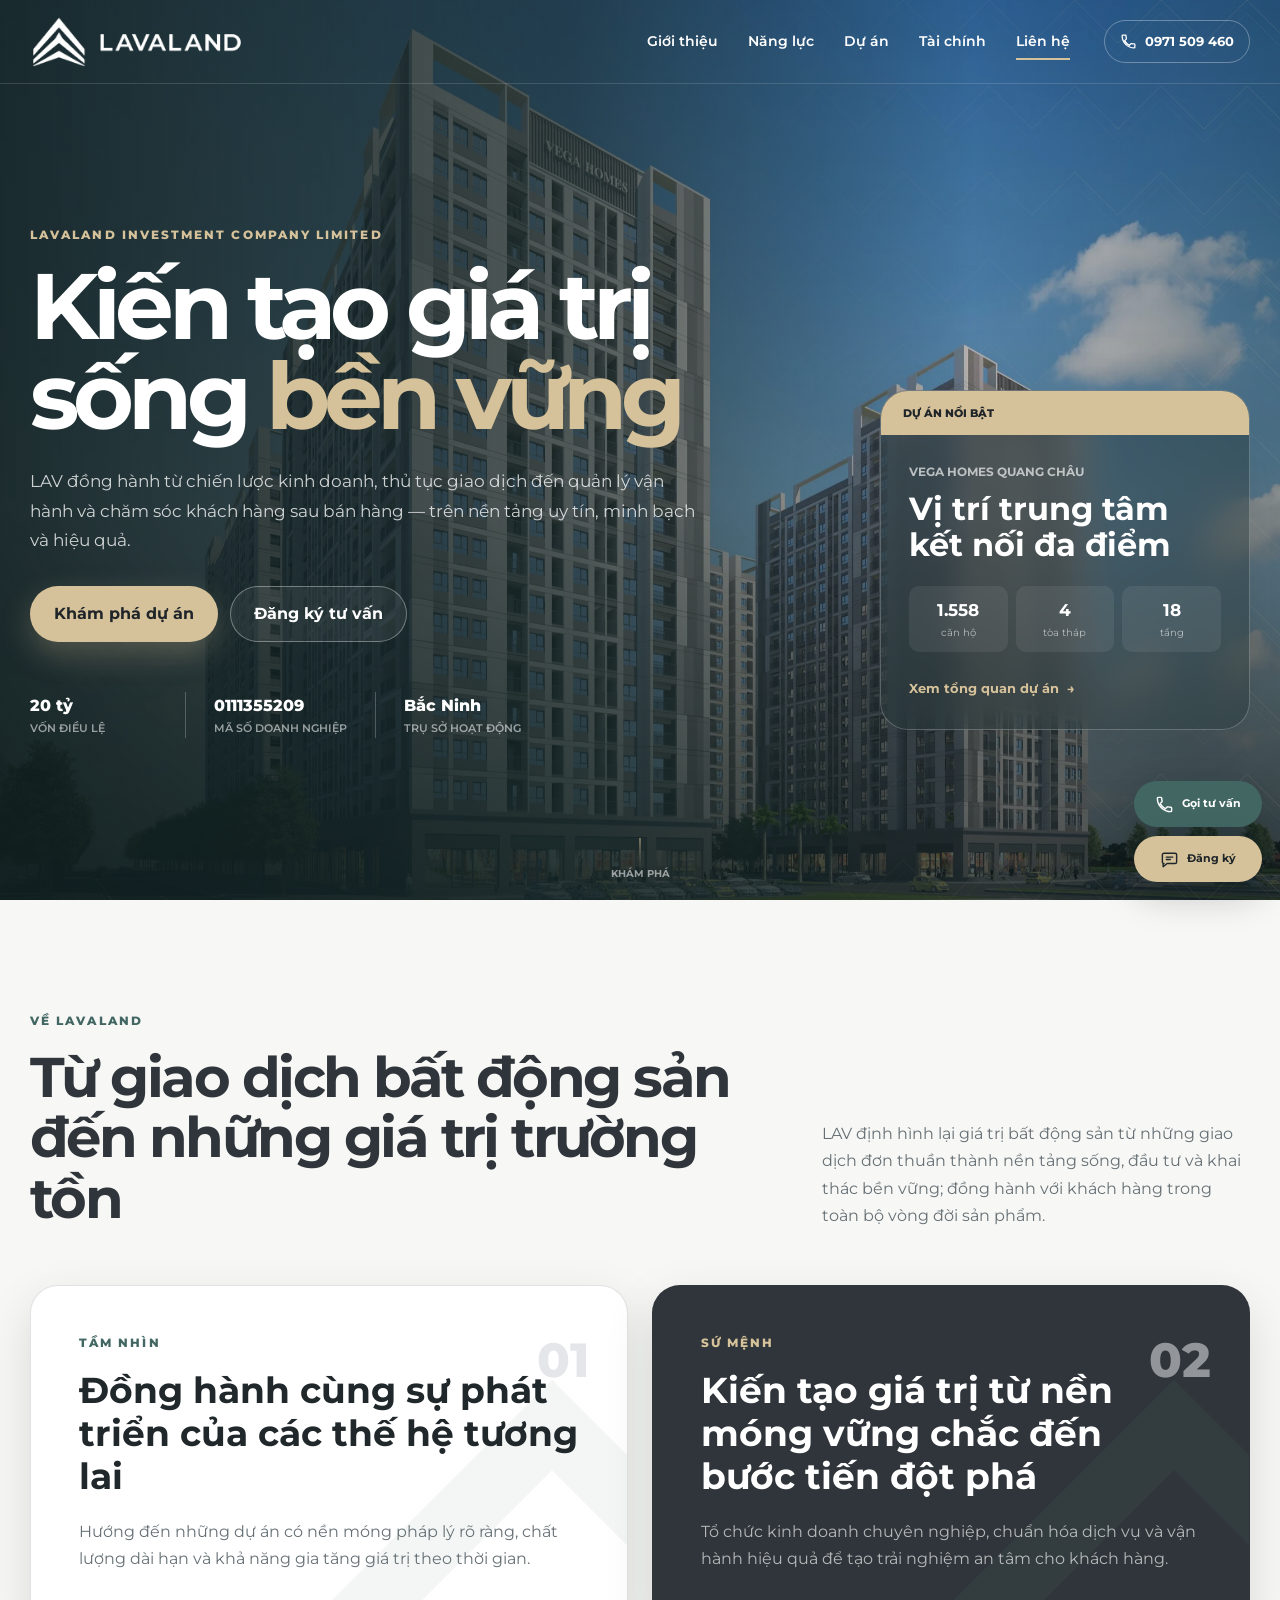
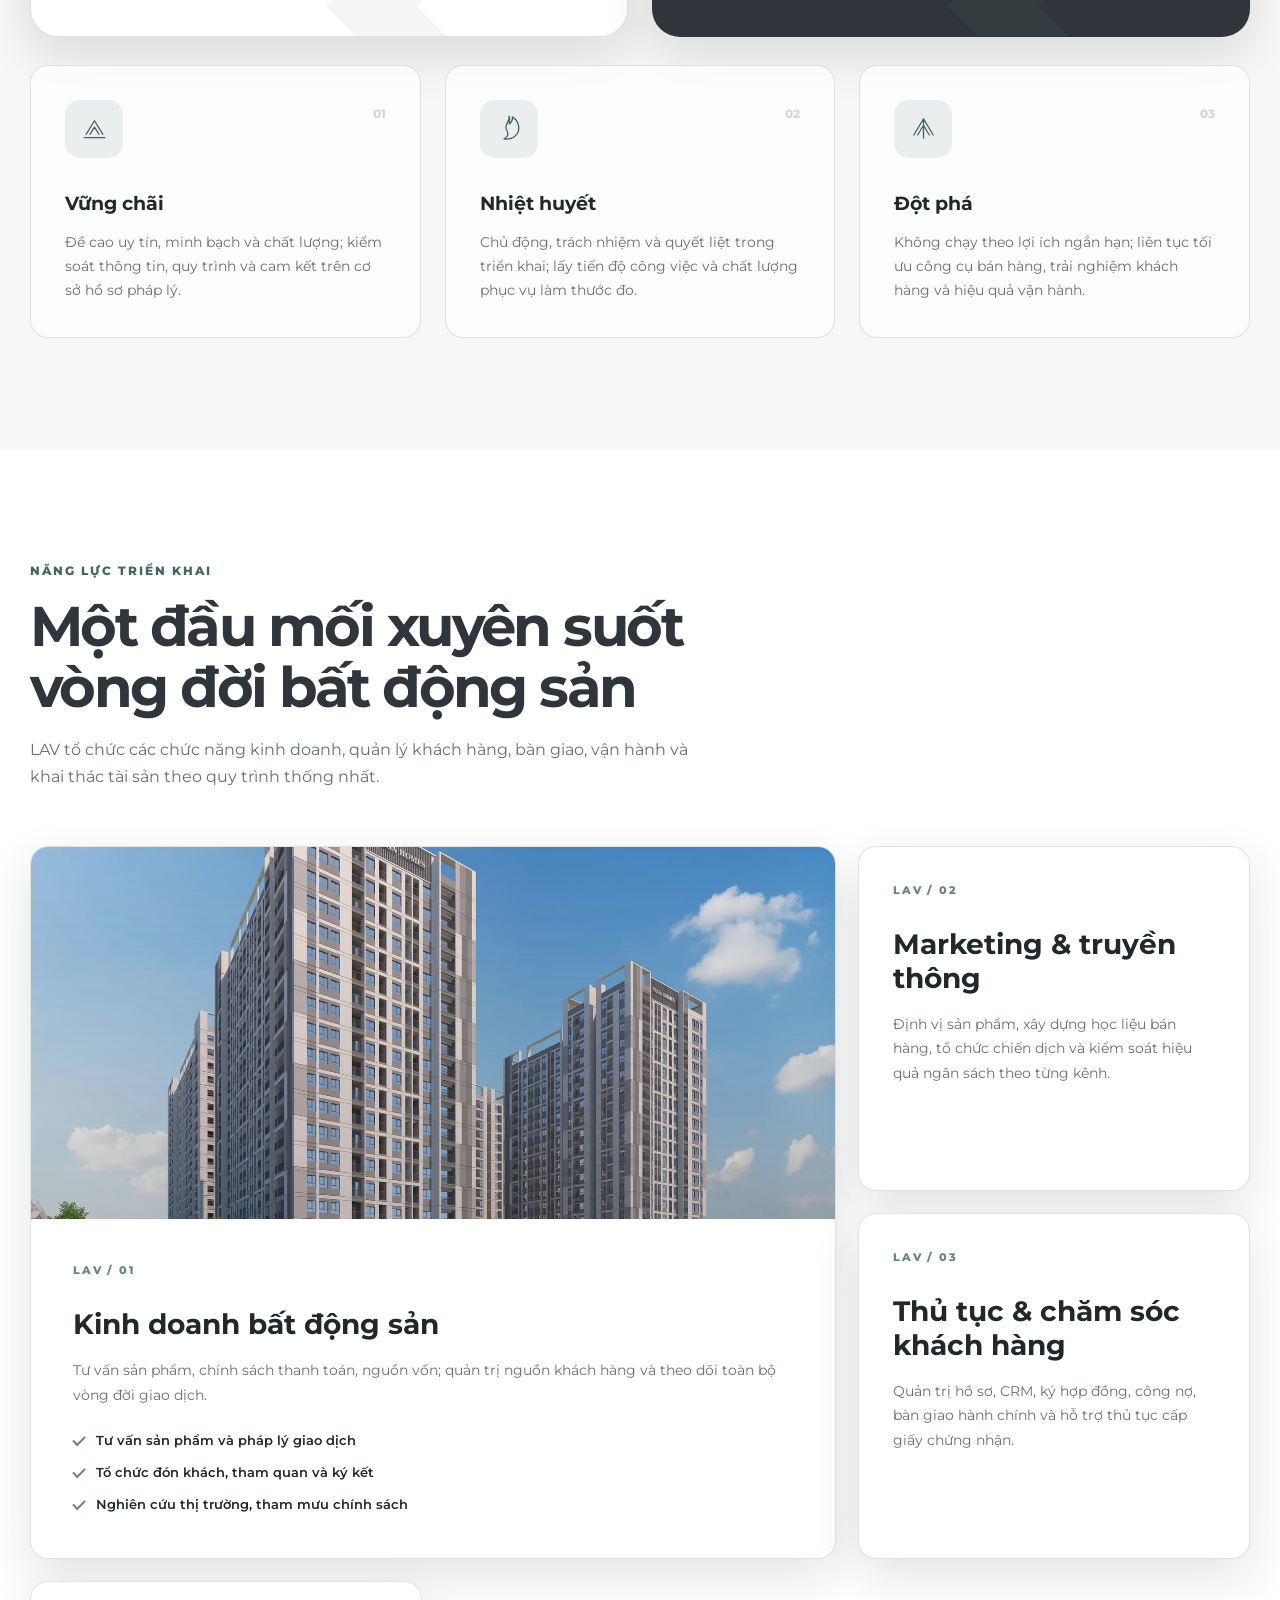
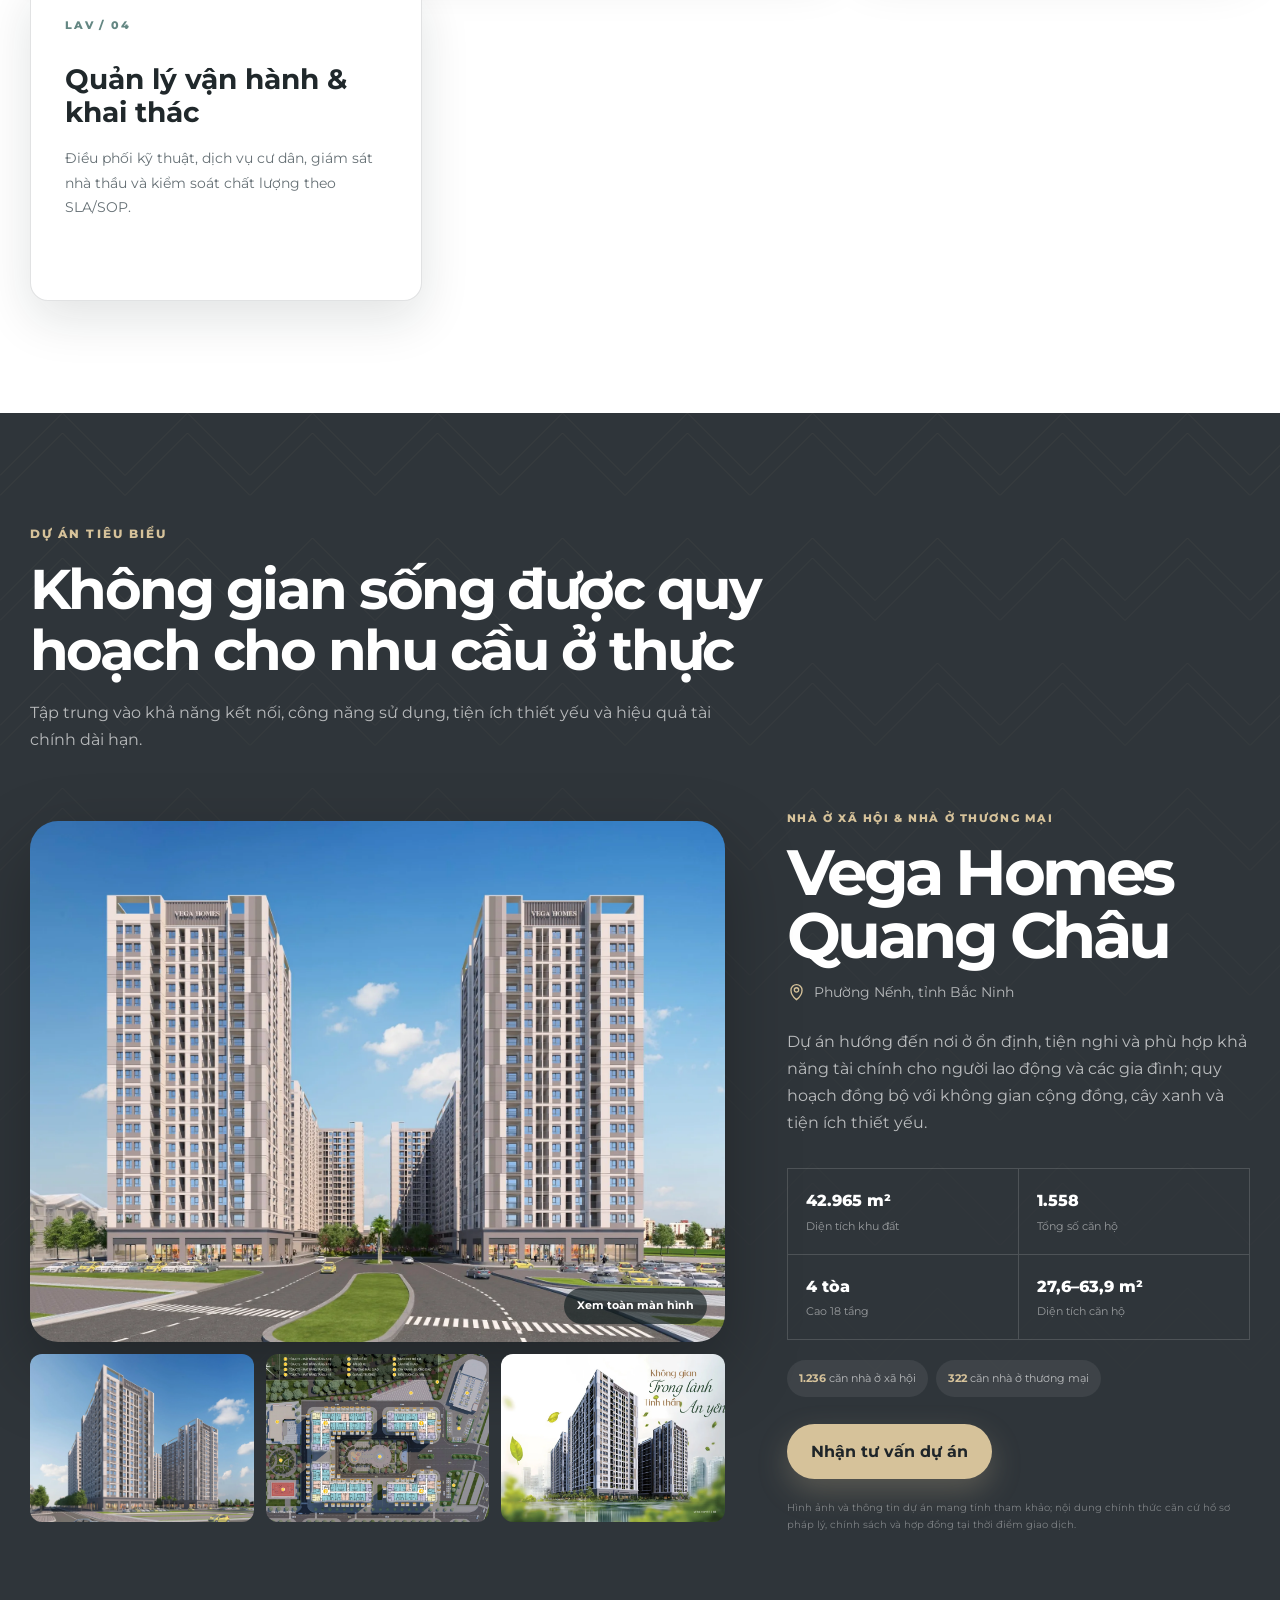
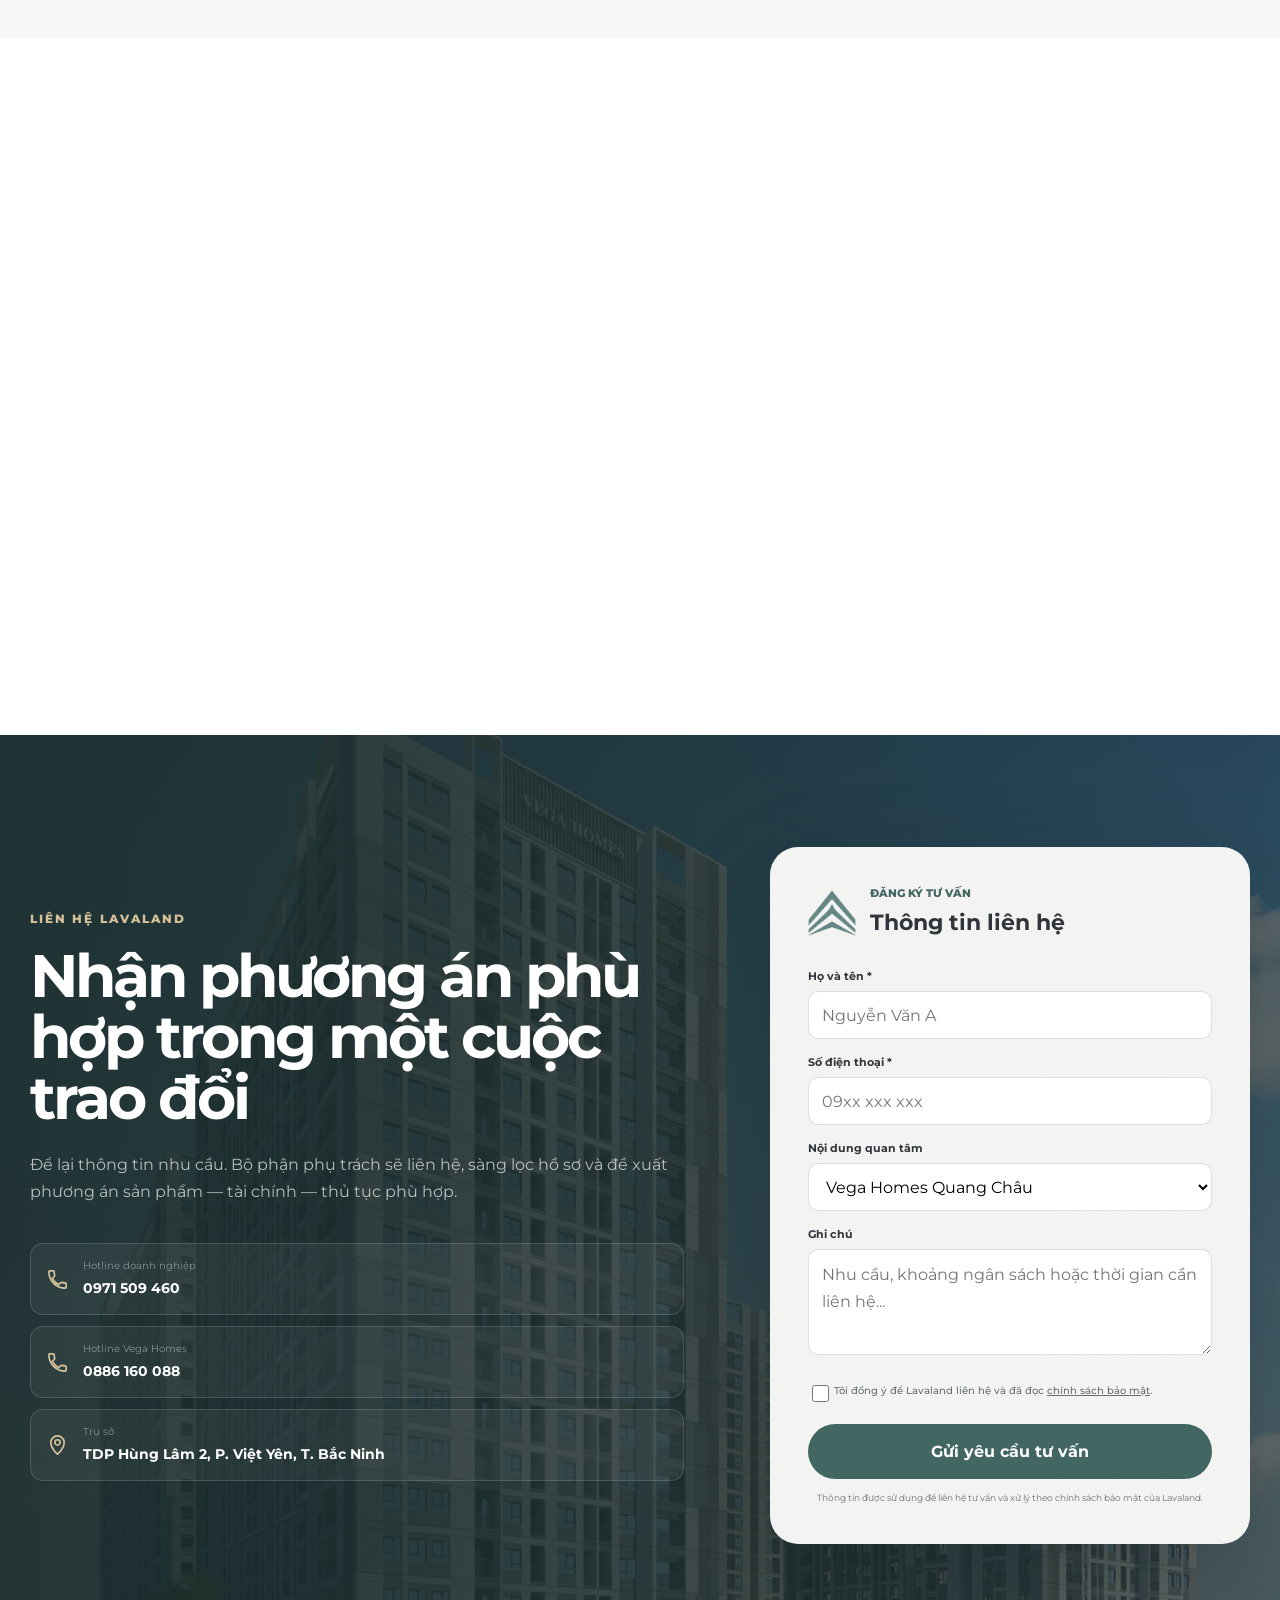
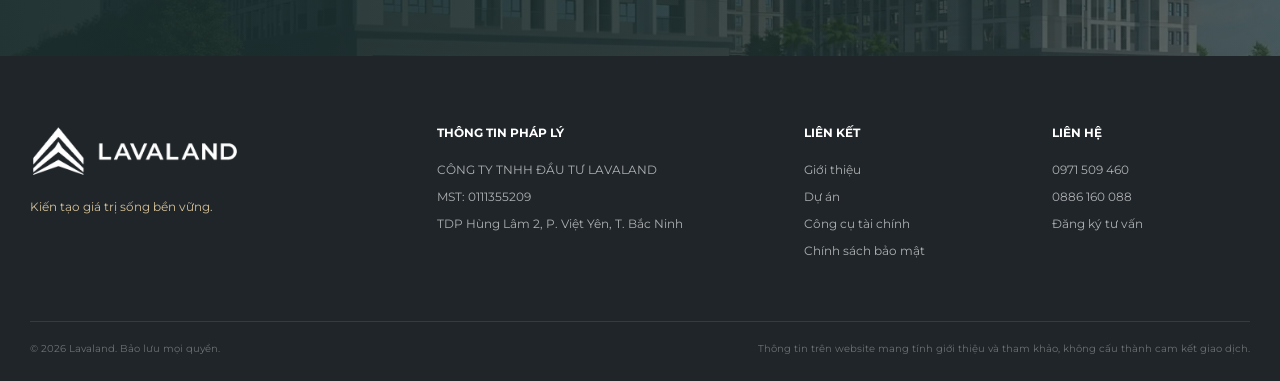
==== index.html @ 0f392fe7 "Add files via upload" ====
<!doctype html>
<html lang="vi">
<head>
  <meta charset="utf-8">
  <meta name="viewport" content="width=device-width, initial-scale=1, viewport-fit=cover">
  <meta name="theme-color" content="#2F353A">
  <meta name="description" content="Lavaland - Đơn vị kinh doanh, tư vấn giao dịch, chăm sóc khách hàng và quản lý vận hành bất động sản. Kiến tạo giá trị sống bền vững.">
  <meta name="keywords" content="Lavaland, bất động sản Bắc Ninh, Vega Homes Quang Châu, nhà ở xã hội, quản lý vận hành bất động sản">
  <meta name="robots" content="index,follow,max-image-preview:large">
  <meta property="og:locale" content="vi_VN">
  <meta property="og:type" content="website">
  <meta property="og:title" content="Lavaland | Kiến tạo giá trị sống bền vững">
  <meta property="og:description" content="Giải pháp kinh doanh, dịch vụ khách hàng và quản lý vận hành bất động sản theo định hướng minh bạch, hiệu quả và bền vững.">
  <meta property="og:image" content="assets/img/vega-wide.webp">
  <meta name="twitter:card" content="summary_large_image">
  <title>Lavaland | Kiến tạo giá trị sống bền vững</title>
  <link rel="icon" type="image/png" sizes="32x32" href="assets/img/icon-32.png">
  <link rel="apple-touch-icon" sizes="192x192" href="assets/img/icon-192.png">
  <link rel="manifest" href="manifest.webmanifest">
  <link rel="preconnect" href="https://fonts.googleapis.com">
  <link rel="preconnect" href="https://fonts.gstatic.com" crossorigin>
  <link href="https://fonts.googleapis.com/css2?family=Montserrat:wght@400;500;600;700;800&display=swap" rel="stylesheet">
  <link rel="stylesheet" href="assets/css/styles.css">
  <script type="application/ld+json">{"@context":"https://schema.org","@type":"RealEstateAgent","name":"Công ty TNHH Đầu tư Lavaland","alternateName":"Lavaland Investment Company Limited","taxID":"0111355209","telephone":"+84971509460","address":{"@type":"PostalAddress","streetAddress":"Tổ dân phố Hùng Lâm 2, Phường Việt Yên","addressRegion":"Bắc Ninh","addressCountry":"VN"},"slogan":"Kiến tạo giá trị sống bền vững"}</script>
</head>
<body>
<a class="skip-link" href="#main-content">Bỏ qua điều hướng</a>
<header class="site-header" id="site-header">
  <div class="container header-inner">
    <a class="brand" href="#top" aria-label="Lavaland - Trang chủ">
      <img class="brand-logo brand-logo--light" src="assets/img/logo-white.png" width="260" height="70" alt="Lavaland">
      <img class="brand-logo brand-logo--dark" src="assets/img/logo-teal.png" width="260" height="70" alt="Lavaland">
    </a>
    <button class="nav-toggle" type="button" aria-expanded="false" aria-controls="primary-nav" aria-label="Mở menu"><span></span><span></span><span></span></button>
    <nav class="primary-nav" id="primary-nav" aria-label="Điều hướng chính">
      <a href="#gioi-thieu">Giới thiệu</a><a href="#nang-luc">Năng lực</a><a href="#du-an">Dự án</a><a href="#tai-chinh">Tài chính</a><a href="#lien-he">Liên hệ</a>
    </nav>
    <a class="header-cta" href="tel:+84971509460"><svg aria-hidden="true" viewBox="0 0 24 24"><path d="M6.6 10.8a15.5 15.5 0 0 0 6.6 6.6l2.2-2.2a1 1 0 0 1 1-.24c1.1.36 2.3.55 3.6.55a1 1 0 0 1 1 1V20a1 1 0 0 1-1 1C10.6 21 3 13.4 3 4a1 1 0 0 1 1-1h3.5a1 1 0 0 1 1 1c0 1.3.19 2.5.55 3.6a1 1 0 0 1-.25 1l-2.2 2.2Z"/></svg><span>0971 509 460</span></a>
  </div>
</header>
<main id="main-content">
<section class="hero" id="top" aria-labelledby="hero-title">
  <div class="hero-media" aria-hidden="true"></div><div class="hero-shade" aria-hidden="true"></div><div class="hero-pattern" aria-hidden="true"></div>
  <div class="container hero-grid">
    <div class="hero-copy reveal">
      <p class="eyebrow eyebrow--light">LAVALAND INVESTMENT COMPANY LIMITED</p>
      <h1 id="hero-title">Kiến tạo giá trị sống <span>bền vững</span></h1>
      <p class="hero-lead">LAV đồng hành từ chiến lược kinh doanh, thủ tục giao dịch đến quản lý vận hành và chăm sóc khách hàng sau bán hàng — trên nền tảng uy tín, minh bạch và hiệu quả.</p>
      <div class="hero-actions"><a class="button button--gold" href="#du-an">Khám phá dự án</a><a class="button button--ghost" href="#lien-he">Đăng ký tư vấn</a></div>
      <dl class="hero-stats"><div><dt>20 tỷ</dt><dd>Vốn điều lệ</dd></div><div><dt>0111355209</dt><dd>Mã số doanh nghiệp</dd></div><div><dt>Bắc Ninh</dt><dd>Trụ sở hoạt động</dd></div></dl>
    </div>
    <aside class="hero-project reveal reveal--delay">
      <div class="hero-project-label">Dự án nổi bật</div><div class="hero-project-content"><p class="hero-project-kicker">Vega Homes Quang Châu</p><h2>Vị trí trung tâm<br>kết nối đa điểm</h2><div class="hero-project-metrics"><span><strong>1.558</strong> căn hộ</span><span><strong>4</strong> tòa tháp</span><span><strong>18</strong> tầng</span></div><a href="#vega-homes" class="text-link">Xem tổng quan dự án <span>→</span></a></div>
    </aside>
  </div>
  <a class="scroll-hint" href="#gioi-thieu"><span></span>Khám phá</a>
</section>

<section class="section section--ivory" id="gioi-thieu">
  <div class="container">
    <div class="section-heading section-heading--split reveal"><div><p class="eyebrow">Về Lavaland</p><h2>Từ giao dịch bất động sản đến những giá trị trường tồn</h2></div><p>LAV định hình lại giá trị bất động sản từ những giao dịch đơn thuần thành nền tảng sống, đầu tư và khai thác bền vững; đồng hành với khách hàng trong toàn bộ vòng đời sản phẩm.</p></div>
    <div class="vision-grid">
      <article class="vision-panel reveal"><span class="panel-index">01</span><p class="eyebrow">Tầm nhìn</p><h3>Đồng hành cùng sự phát triển của các thế hệ tương lai</h3><p>Hướng đến những dự án có nền móng pháp lý rõ ràng, chất lượng dài hạn và khả năng gia tăng giá trị theo thời gian.</p></article>
      <article class="vision-panel vision-panel--dark reveal reveal--delay"><span class="panel-index">02</span><p class="eyebrow eyebrow--light">Sứ mệnh</p><h3>Kiến tạo giá trị từ nền móng vững chắc đến bước tiến đột phá</h3><p>Tổ chức kinh doanh chuyên nghiệp, chuẩn hóa dịch vụ và vận hành hiệu quả để tạo trải nghiệm an tâm cho khách hàng.</p></article>
    </div>
    <div class="values-grid">
      <article class="value-card reveal"><div class="value-icon"><svg viewBox="0 0 48 48"><path d="M8 38h32M11 33l13-21 13 21M17 33l7-11 7 11"/></svg></div><p class="value-number">01</p><h3>Vững chãi</h3><p>Đề cao uy tín, minh bạch và chất lượng; kiểm soát thông tin, quy trình và cam kết trên cơ sở hồ sơ pháp lý.</p></article>
      <article class="value-card reveal reveal--delay-1"><div class="value-icon"><svg viewBox="0 0 48 48"><path d="M25 5c1 8-5 10-5 17 0 4 3 6 3 10 0 3-2 6-6 8 12 2 23-5 23-17 0-7-4-13-10-17 1 6-2 9-5 11 1-4 1-8 0-12Z"/></svg></div><p class="value-number">02</p><h3>Nhiệt huyết</h3><p>Chủ động, trách nhiệm và quyết liệt trong triển khai; lấy tiến độ công việc và chất lượng phục vụ làm thước đo.</p></article>
      <article class="value-card reveal reveal--delay-2"><div class="value-icon"><svg viewBox="0 0 48 48"><path d="M9 34 24 9l15 25M15 34l9-15 9 15M24 9v30"/></svg></div><p class="value-number">03</p><h3>Đột phá</h3><p>Không chạy theo lợi ích ngắn hạn; liên tục tối ưu công cụ bán hàng, trải nghiệm khách hàng và hiệu quả vận hành.</p></article>
    </div>
  </div>
</section>

<section class="section" id="nang-luc">
  <div class="container">
    <div class="section-heading reveal"><p class="eyebrow">Năng lực triển khai</p><h2>Một đầu mối xuyên suốt vòng đời bất động sản</h2><p>LAV tổ chức các chức năng kinh doanh, quản lý khách hàng, bàn giao, vận hành và khai thác tài sản theo quy trình thống nhất.</p></div>
    <div class="capability-grid">
      <article class="capability-card capability-card--featured reveal"><div class="capability-visual"></div><div class="capability-content"><span class="capability-code">LAV / 01</span><h3>Kinh doanh bất động sản</h3><p>Tư vấn sản phẩm, chính sách thanh toán, nguồn vốn; quản trị nguồn khách hàng và theo dõi toàn bộ vòng đời giao dịch.</p><ul class="check-list"><li>Tư vấn sản phẩm và pháp lý giao dịch</li><li>Tổ chức đón khách, tham quan và ký kết</li><li>Nghiên cứu thị trường, tham mưu chính sách</li></ul></div></article>
      <article class="capability-card reveal reveal--delay-1"><span class="capability-code">LAV / 02</span><h3>Marketing &amp; truyền thông</h3><p>Định vị sản phẩm, xây dựng học liệu bán hàng, tổ chức chiến dịch và kiểm soát hiệu quả ngân sách theo từng kênh.</p></article>
      <article class="capability-card reveal reveal--delay-2"><span class="capability-code">LAV / 03</span><h3>Thủ tục &amp; chăm sóc khách hàng</h3><p>Quản trị hồ sơ, CRM, ký hợp đồng, công nợ, bàn giao hành chính và hỗ trợ thủ tục cấp giấy chứng nhận.</p></article>
      <article class="capability-card reveal reveal--delay-3"><span class="capability-code">LAV / 04</span><h3>Quản lý vận hành &amp; khai thác</h3><p>Điều phối kỹ thuật, dịch vụ cư dân, giám sát nhà thầu và kiểm soát chất lượng theo SLA/SOP.</p></article>
    </div>
  </div>
</section>

<section class="section section--charcoal project-section" id="du-an">
  <div class="project-pattern" aria-hidden="true"></div><div class="container">
    <div class="section-heading section-heading--light reveal"><p class="eyebrow eyebrow--light">Dự án tiêu biểu</p><h2>Không gian sống được quy hoạch cho nhu cầu ở thực</h2><p>Tập trung vào khả năng kết nối, công năng sử dụng, tiện ích thiết yếu và hiệu quả tài chính dài hạn.</p></div>
    <article class="featured-project" id="vega-homes">
      <div class="featured-project-media reveal">
        <button class="gallery-trigger gallery-trigger--main" type="button" data-image="assets/img/vega-front.webp" data-alt="Phối cảnh mặt trước dự án Vega Homes Quang Châu"><img src="assets/img/vega-front.webp" width="2000" height="1333" loading="lazy" alt="Phối cảnh mặt trước dự án Vega Homes Quang Châu"><span class="gallery-badge">Xem toàn màn hình</span></button>
        <div class="project-thumbnails"><button class="gallery-trigger" data-image="assets/img/vega-hero.webp" data-alt="Phối cảnh góc nhìn dự án Vega Homes"><img src="assets/img/vega-hero.webp" loading="lazy" alt="Phối cảnh góc nhìn dự án Vega Homes"></button><button class="gallery-trigger" data-image="assets/img/vega-siteplan.webp" data-alt="Mặt bằng tổng thể dự án Vega Homes"><img src="assets/img/vega-siteplan.webp" loading="lazy" alt="Mặt bằng tổng thể dự án Vega Homes"></button><button class="gallery-trigger" data-image="assets/img/vega-green.webp" data-alt="Không gian xanh dự án Vega Homes"><img src="assets/img/vega-green.webp" loading="lazy" alt="Không gian xanh dự án Vega Homes"></button></div>
      </div>
      <div class="featured-project-copy reveal reveal--delay"><p class="project-type">Nhà ở xã hội &amp; nhà ở thương mại</p><h3>Vega Homes<br>Quang Châu</h3><p class="project-location"><svg viewBox="0 0 24 24"><path d="M12 21s7-5.5 7-12a7 7 0 1 0-14 0c0 6.5 7 12 7 12Zm0-9.5A2.5 2.5 0 1 1 12 6a2.5 2.5 0 0 1 0 5.5Z"/></svg>Phường Nếnh, tỉnh Bắc Ninh</p><p>Dự án hướng đến nơi ở ổn định, tiện nghi và phù hợp khả năng tài chính cho người lao động và các gia đình; quy hoạch đồng bộ với không gian cộng đồng, cây xanh và tiện ích thiết yếu.</p>
        <dl class="project-stats"><div><dt>42.965 m²</dt><dd>Diện tích khu đất</dd></div><div><dt>1.558</dt><dd>Tổng số căn hộ</dd></div><div><dt>4 tòa</dt><dd>Cao 18 tầng</dd></div><div><dt>27,6–63,9 m²</dt><dd>Diện tích căn hộ</dd></div></dl>
        <div class="product-mix"><span><strong>1.236</strong> căn nhà ở xã hội</span><span><strong>322</strong> căn nhà ở thương mại</span></div><button class="button button--gold js-select-interest" type="button" data-interest="Vega Homes Quang Châu">Nhận tư vấn dự án</button><p class="legal-note">Hình ảnh và thông tin dự án mang tính tham khảo; nội dung chính thức căn cứ hồ sơ pháp lý, chính sách và hợp đồng tại thời điểm giao dịch.</p>
      </div>
    </article>
    <article class="secondary-project reveal"><div class="secondary-project-copy"><p class="project-type">Hồ sơ phối cảnh dự án HH4</p><h3>Thiên Ân Center</h3><p>Tổ hợp kiến trúc cao tầng kết hợp khối thương mại, được phát triển theo định hướng tạo điểm nhấn trong không gian đô thị.</p><button class="text-link text-link--light gallery-trigger" type="button" data-image="assets/img/thien-an-night.webp" data-alt="Phối cảnh tổng thể về đêm Thiên Ân Center">Xem phối cảnh dự án <span>→</span></button></div><div class="secondary-project-images"><button class="gallery-trigger" data-image="assets/img/thien-an-day.webp" data-alt="Phối cảnh ban ngày Thiên Ân Center"><img src="assets/img/thien-an-day.webp" loading="lazy" alt="Phối cảnh ban ngày Thiên Ân Center"></button><button class="gallery-trigger" data-image="assets/img/thien-an-night.webp" data-alt="Phối cảnh ban đêm Thiên Ân Center"><img src="assets/img/thien-an-night.webp" loading="lazy" alt="Phối cảnh ban đêm Thiên Ân Center"></button></div></article>
  </div>
</section>

<section class="section section--ivory" id="tai-chinh"><div class="container">
  <div class="section-heading section-heading--split reveal"><div><p class="eyebrow">Công cụ tài chính</p><h2>Chủ động kế hoạch dòng tiền trước khi giao dịch</h2></div><p>Các phép tính dưới đây chỉ nhằm hỗ trợ lập phương án sơ bộ, không thay thế bảng giá, thông báo thanh toán hoặc phê duyệt tín dụng chính thức.</p></div>
  <div class="finance-grid">
    <article class="calculator-card reveal"><div class="calculator-head"><span class="calculator-label">CT.01 / Vega Homes</span><h3>Tiến độ thanh toán dự kiến</h3><p>Nhập tổng giá bán căn hộ gồm VAT để ước tính số tiền từng đợt.</p></div><label class="field-label" for="apartment-price">Giá bán căn hộ</label><div class="currency-input"><input id="apartment-price" type="text" inputmode="numeric" value="1.500.000.000"><span>VNĐ</span></div><p class="field-help">Có thể nhập số liền hoặc có dấu phân cách.</p>
      <ol class="payment-schedule"><li><div><strong>Đặt cọc</strong><span>Ký thỏa thuận đặt cọc</span></div><b data-payment="5">75.000.000 ₫</b></li><li><div><strong>Ký HĐMB</strong><span>Nộp thêm để đạt 30% (gồm tiền cọc)</span></div><b data-payment="25">375.000.000 ₫</b></li><li><div><strong>Đợt 2</strong><span>T + 23 ngày, lũy kế 70%</span></div><b data-payment="40">600.000.000 ₫</b></li><li><div><strong>Bàn giao</strong><span>25% + toàn bộ kinh phí bảo trì</span></div><b data-payment="25">375.000.000 ₫</b></li><li><div><strong>Cấp GCN</strong><span>Hoàn tất 100% giá bán</span></div><b data-payment="5">75.000.000 ₫</b></li></ol><p class="calculator-note">Chưa bao gồm kinh phí bảo trì và các khoản phát sinh theo hợp đồng.</p>
    </article>
    <article class="calculator-card calculator-card--dark reveal reveal--delay"><div class="calculator-head"><span class="calculator-label">Vietcombank Đông Anh / 07–12.2026</span><h3>Ước tính khoản trả ngân hàng</h3><p>Lãi suất ban đầu theo chương trình dành cho khách mua nhà thương mại tại dự án.</p></div>
      <div class="form-row"><label><span class="field-label">Tỷ lệ vay</span><select id="loan-ratio"><option value="50">50%</option><option value="60">60%</option><option value="70" selected>70% (tối đa)</option></select></label><label><span class="field-label">Thời hạn vay</span><select id="loan-years"><option value="15">15 năm</option><option value="20">20 năm</option><option value="25">25 năm</option><option value="30" selected>30 năm</option></select></label></div><label><span class="field-label">Gói lãi suất ban đầu</span><select id="interest-rate"><option value="9.9">9,9%/năm — cố định 06 tháng</option><option value="10.9">10,9%/năm — cố định 12 tháng</option></select></label>
      <div class="loan-result"><div><span>Số tiền vay dự kiến</span><strong id="loan-amount">1.050.000.000 ₫</strong></div><div><span>Gốc + lãi tháng đầu ước tính</span><strong id="monthly-payment">11.579.000 ₫</strong></div></div><ul class="finance-highlights"><li>Hạn mức tối đa 70% giá trị HĐMB</li><li>Thời gian vay tối đa 30 năm</li><li>Ưu đãi từ 01/07/2026 đến 31/12/2026 hoặc đến khi có thông báo mới</li></ul><p class="calculator-note">Ước tính theo dư nợ giảm dần. Lãi suất sau ưu đãi và điều kiện phê duyệt do ngân hàng xác định.</p>
    </article>
  </div>
</div></section>

<section class="section process-section"><div class="container"><div class="section-heading reveal"><p class="eyebrow">Quy trình đồng hành</p><h2>Rõ trách nhiệm, kiểm soát từng điểm chạm</h2></div><ol class="process-grid"><li class="reveal"><span>01</span><h3>Tiếp nhận nhu cầu</h3><p>Xác định mục tiêu ở thực/đầu tư, khả năng tài chính và điều kiện hồ sơ.</p></li><li class="reveal reveal--delay-1"><span>02</span><h3>Đề xuất phương án</h3><p>So sánh sản phẩm, tiến độ thanh toán, nguồn vốn và tổng chi phí sở hữu.</p></li><li class="reveal reveal--delay-2"><span>03</span><h3>Hoàn thiện giao dịch</h3><p>Hỗ trợ đặt cọc, ký hợp đồng, hồ sơ tín dụng và kiểm soát mốc thanh toán.</p></li><li class="reveal reveal--delay-3"><span>04</span><h3>Chăm sóc sau bán</h3><p>Đồng hành công nợ, bàn giao, vận hành và thủ tục cấp giấy chứng nhận.</p></li></ol></div></section>

<section class="contact-section" id="lien-he"><div class="contact-image"></div><div class="contact-overlay"></div><div class="container contact-grid">
  <div class="contact-copy reveal"><p class="eyebrow eyebrow--light">Liên hệ Lavaland</p><h2>Nhận phương án phù hợp trong một cuộc trao đổi</h2><p>Để lại thông tin nhu cầu. Bộ phận phụ trách sẽ liên hệ, sàng lọc hồ sơ và đề xuất phương án sản phẩm — tài chính — thủ tục phù hợp.</p><div class="contact-details">
    <a href="tel:+84971509460"><svg viewBox="0 0 24 24"><path d="M6.6 10.8a15.5 15.5 0 0 0 6.6 6.6l2.2-2.2a1 1 0 0 1 1-.24c1.1.36 2.3.55 3.6.55a1 1 0 0 1 1 1V20a1 1 0 0 1-1 1C10.6 21 3 13.4 3 4a1 1 0 0 1 1-1h3.5a1 1 0 0 1 1 1c0 1.3.19 2.5.55 3.6a1 1 0 0 1-.25 1l-2.2 2.2Z"/></svg><span><small>Hotline doanh nghiệp</small><strong>0971 509 460</strong></span></a>
    <a href="tel:+84886160088"><svg viewBox="0 0 24 24"><path d="M6.6 10.8a15.5 15.5 0 0 0 6.6 6.6l2.2-2.2a1 1 0 0 1 1-.24c1.1.36 2.3.55 3.6.55a1 1 0 0 1 1 1V20a1 1 0 0 1-1 1C10.6 21 3 13.4 3 4a1 1 0 0 1 1-1h3.5a1 1 0 0 1 1 1c0 1.3.19 2.5.55 3.6a1 1 0 0 1-.25 1l-2.2 2.2Z"/></svg><span><small>Hotline Vega Homes</small><strong>0886 160 088</strong></span></a>
    <a href="https://www.google.com/maps/search/?api=1&query=T%E1%BB%95+d%C3%A2n+ph%E1%BB%91+H%C3%B9ng+L%C3%A2m+2%2C+Ph%C6%B0%E1%BB%9Dng+Vi%E1%BB%87t+Y%C3%AAn%2C+B%E1%BA%AFc+Ninh" target="_blank" rel="noopener"><svg viewBox="0 0 24 24"><path d="M12 21s7-5.5 7-12a7 7 0 1 0-14 0c0 6.5 7 12 7 12Zm0-9.5A2.5 2.5 0 1 1 12 6a2.5 2.5 0 0 1 0 5.5Z"/></svg><span><small>Trụ sở</small><strong>TDP Hùng Lâm 2, P. Việt Yên, T. Bắc Ninh</strong></span></a>
  </div></div>
  <form class="lead-form reveal reveal--delay" name="tu-van" method="POST" data-netlify="true" netlify-honeypot="bot-field" action="cam-on.html"><input type="hidden" name="form-name" value="tu-van"><p class="honeypot"><label>Không điền: <input name="bot-field"></label></p><div class="form-heading"><img src="assets/img/logo-symbol.png" width="64" height="64" alt=""><div><p>Đăng ký tư vấn</p><h3>Thông tin liên hệ</h3></div></div>
    <label><span>Họ và tên *</span><input type="text" name="ho-ten" autocomplete="name" required placeholder="Nguyễn Văn A"></label><label><span>Số điện thoại *</span><input type="tel" name="so-dien-thoai" autocomplete="tel" required pattern="[0-9+ ()-]{9,20}" placeholder="09xx xxx xxx"></label><label><span>Nội dung quan tâm</span><select name="noi-dung-quan-tam" id="interest-select"><option value="Vega Homes Quang Châu">Vega Homes Quang Châu</option><option value="Tư vấn hồ sơ nhà ở xã hội">Tư vấn hồ sơ nhà ở xã hội</option><option value="Tư vấn vay ngân hàng">Tư vấn vay ngân hàng</option><option value="Hợp tác kinh doanh">Hợp tác kinh doanh</option><option value="Nội dung khác">Nội dung khác</option></select></label><label><span>Ghi chú</span><textarea name="ghi-chu" rows="3" placeholder="Nhu cầu, khoảng ngân sách hoặc thời gian cần liên hệ..."></textarea></label><label class="consent"><input type="checkbox" name="dong-y" required><span>Tôi đồng ý để Lavaland liên hệ và đã đọc <a href="privacy.html">chính sách bảo mật</a>.</span></label><button class="button button--teal button--full" type="submit">Gửi yêu cầu tư vấn</button><p class="form-footnote">Thông tin được sử dụng để liên hệ tư vấn và xử lý theo chính sách bảo mật của Lavaland.</p>
  </form>
</div></section>
</main>
<footer class="site-footer"><div class="container footer-grid"><div class="footer-brand"><img src="assets/img/logo-white.png" width="260" height="70" alt="Lavaland"><p>Kiến tạo giá trị sống bền vững.</p></div><div><h2>Thông tin pháp lý</h2><p>CÔNG TY TNHH ĐẦU TƯ LAVALAND</p><p>MST: 0111355209</p><p>TDP Hùng Lâm 2, P. Việt Yên, T. Bắc Ninh</p></div><div><h2>Liên kết</h2><a href="#gioi-thieu">Giới thiệu</a><a href="#du-an">Dự án</a><a href="#tai-chinh">Công cụ tài chính</a><a href="privacy.html">Chính sách bảo mật</a></div><div><h2>Liên hệ</h2><a href="tel:+84971509460">0971 509 460</a><a href="tel:+84886160088">0886 160 088</a><a href="#lien-he">Đăng ký tư vấn</a></div></div><div class="container footer-bottom"><p>© <span id="current-year">2026</span> Lavaland. Bảo lưu mọi quyền.</p><p>Thông tin trên website mang tính giới thiệu và tham khảo, không cấu thành cam kết giao dịch.</p></div></footer>
<div class="floating-actions"><a href="tel:+84971509460" class="floating-call"><svg viewBox="0 0 24 24"><path d="M6.6 10.8a15.5 15.5 0 0 0 6.6 6.6l2.2-2.2a1 1 0 0 1 1-.24c1.1.36 2.3.55 3.6.55a1 1 0 0 1 1 1V20a1 1 0 0 1-1 1C10.6 21 3 13.4 3 4a1 1 0 0 1 1-1h3.5a1 1 0 0 1 1 1c0 1.3.19 2.5.55 3.6a1 1 0 0 1-.25 1l-2.2 2.2Z"/></svg><span>Gọi tư vấn</span></a><a href="#lien-he" class="floating-form"><svg viewBox="0 0 24 24"><path d="M5 4h14a2 2 0 0 1 2 2v9a2 2 0 0 1-2 2H9l-5 4v-4H5a2 2 0 0 1-2-2V6a2 2 0 0 1 2-2Zm3 5h8M8 12h5"/></svg><span>Đăng ký</span></a></div>
<dialog class="lightbox" id="lightbox"><button class="lightbox-close" type="button">×</button><img id="lightbox-image" src="" alt=""><p id="lightbox-caption"></p></dialog>
<script src="assets/js/app.js" defer></script>
</body>
</html>
---- assets/css/styles.css ----
:root{--teal:#648783;--teal-dark:#426763;--teal-deep:#244845;--gold:#d6c29a;--silver:#d5d7dc;--ivory:#f7f7f5;--charcoal:#2f353a;--deep:#1f2529;--ink:#20282b;--muted:#667075;--white:#fff;--line:rgba(47,53,58,.14);--shadow:0 18px 50px rgba(20,31,34,.12);--shadow-lg:0 30px 90px rgba(11,23,25,.24);--radius:18px;--radius-lg:28px;--container:1220px;--header:84px;--ease:cubic-bezier(.2,.7,.2,1)}
*,*:before,*:after{box-sizing:border-box}html{scroll-behavior:smooth;scroll-padding-top:100px}body{margin:0;color:var(--ink);background:#fff;font:16px/1.7 Montserrat,system-ui,-apple-system,"Segoe UI",sans-serif;-webkit-font-smoothing:antialiased}body.nav-open{overflow:hidden}img{display:block;max-width:100%;height:auto}a{color:inherit;text-decoration:none}button,input,select,textarea{font:inherit}button{color:inherit}p,h1,h2,h3,dl,dd,ol,ul{margin-top:0}svg{display:block}.container{width:min(calc(100% - 40px),var(--container));margin:auto}.skip-link{position:fixed;z-index:2000;top:10px;left:10px;padding:9px 13px;background:#fff;border-radius:8px;transform:translateY(-150%)}.skip-link:focus{transform:none}.eyebrow{margin-bottom:15px;color:var(--teal-dark);font-size:.72rem;font-weight:800;letter-spacing:.18em;text-transform:uppercase}.eyebrow--light{color:var(--gold)}.section{position:relative;padding:112px 0;overflow:clip}.section--ivory{background:var(--ivory)}.section--charcoal{color:#fff;background:var(--charcoal)}.section-heading{max-width:770px;margin-bottom:56px}.section-heading h2{margin-bottom:18px;color:var(--charcoal);font-size:clamp(2.1rem,4.4vw,4rem);line-height:1.08;letter-spacing:-.045em}.section-heading>p:last-child{max-width:690px;margin-bottom:0;color:var(--muted)}.section-heading--split{max-width:none;display:grid;grid-template-columns:1.15fr .68fr;gap:68px;align-items:end}.section-heading--split h2{margin-bottom:0}.section-heading--light h2{color:#fff}.section-heading--light>p:last-child{color:rgba(255,255,255,.66)}.button{min-height:52px;display:inline-flex;align-items:center;justify-content:center;padding:13px 23px;border:1px solid transparent;border-radius:999px;cursor:pointer;font-weight:700;transition:.22s var(--ease)}.button:hover{transform:translateY(-2px)}.button--gold{color:var(--deep);background:var(--gold);box-shadow:0 12px 30px rgba(214,194,154,.25)}.button--ghost{color:#fff;border-color:rgba(255,255,255,.35);background:rgba(255,255,255,.06)}.button--teal{color:#fff;background:var(--teal-dark)}.button--full{width:100%}.text-link{display:inline-flex;align-items:center;gap:8px;border:0;padding:0;color:var(--teal-dark);background:none;cursor:pointer;font-weight:700}.text-link:hover span{transform:translateX(5px)}.text-link span{transition:.2s}.text-link--light{color:var(--gold)}
.site-header{position:fixed;z-index:1000;inset:0 0 auto;height:var(--header);color:#fff;border-bottom:1px solid rgba(255,255,255,.14);transition:.25s}.site-header.is-scrolled{height:72px;color:var(--charcoal);background:rgba(247,247,245,.95);border-color:rgba(47,53,58,.08);box-shadow:0 8px 35px rgba(26,37,39,.08);backdrop-filter:blur(14px)}.header-inner{height:100%;display:flex;align-items:center;gap:34px}.brand{position:relative;z-index:2;width:214px;height:48px}.brand-logo{position:absolute;top:50%;left:0;width:214px;transform:translateY(-50%);transition:.2s}.brand-logo--dark{opacity:0}.site-header.is-scrolled .brand-logo--light{opacity:0}.site-header.is-scrolled .brand-logo--dark{opacity:1}.primary-nav{margin-left:auto;display:flex;gap:30px}.primary-nav a{position:relative;padding:8px 0;font-size:.86rem;font-weight:600}.primary-nav a:after{content:"";position:absolute;left:0;right:100%;bottom:1px;height:2px;background:var(--gold);transition:.25s}.primary-nav a:hover:after,.primary-nav a.is-active:after{right:0}.header-cta{min-height:42px;display:flex;align-items:center;gap:8px;padding:9px 15px;border:1px solid rgba(255,255,255,.32);border-radius:999px;font-size:.82rem;font-weight:700}.header-cta svg,.contact-details svg,.floating-actions svg{fill:none;stroke:currentColor;stroke-linecap:round;stroke-linejoin:round;stroke-width:1.8}.header-cta svg{width:17px}.site-header.is-scrolled .header-cta{color:#fff;border-color:var(--teal-dark);background:var(--teal-dark)}.nav-toggle{display:none}
.hero{min-height:100svh;position:relative;display:flex;align-items:center;overflow:hidden;color:#fff;background:var(--deep)}.hero-media,.hero-shade,.hero-pattern{position:absolute;inset:0}.hero-media{background:url(../img/vega-hero.webp) center 43%/cover;transform:scale(1.03);animation:zoom 15s ease-out both}@keyframes zoom{from{transform:scale(1.1)}to{transform:scale(1.03)}}.hero-shade{background:linear-gradient(90deg,rgba(15,30,31,.92),rgba(20,38,39,.72) 45%,rgba(20,35,37,.22) 76%,rgba(14,28,29,.42)),linear-gradient(0deg,rgba(12,24,25,.68),transparent 44%)}.hero-pattern{opacity:.12;background-image:url("data:image/svg+xml,%3Csvg width='172' height='86' viewBox='0 0 172 86' xmlns='http://www.w3.org/2000/svg'%3E%3Cg fill='none' stroke='%23D6C29A'%3E%3Cpath d='M0 43L43 0l43 43L129 0l43 43'/%3E%3Cpath d='M0 56l43-43 43 43 43-43 43 43' opacity='.5'/%3E%3C/g%3E%3C/svg%3E");mask-image:linear-gradient(90deg,transparent 48%,#000)}.hero-grid{position:relative;z-index:2;display:grid;grid-template-columns:1fr 370px;gap:70px;align-items:end;padding-top:164px;padding-bottom:100px}.hero-copy{max-width:760px}.hero h1{max-width:770px;margin-bottom:26px;font-size:clamp(3.2rem,7.3vw,6.8rem);line-height:.96;letter-spacing:-.062em}.hero h1 span{color:var(--gold)}.hero-lead{max-width:670px;margin-bottom:32px;color:rgba(255,255,255,.78);font-size:1.08rem}.hero-actions{display:flex;flex-wrap:wrap;gap:12px;margin-bottom:50px}.hero-stats{display:grid;grid-template-columns:repeat(3,max-content);margin:0}.hero-stats div{min-width:155px;padding:0 28px;border-left:1px solid rgba(255,255,255,.23)}.hero-stats div:first-child{padding-left:0;border:0}.hero-stats dt{font-weight:800}.hero-stats dd{margin:0;color:rgba(255,255,255,.56);font-size:.7rem;font-weight:600;text-transform:uppercase}.hero-project{margin-bottom:8px;border:1px solid rgba(255,255,255,.23);border-radius:var(--radius-lg);overflow:hidden;background:rgba(34,52,53,.48);box-shadow:var(--shadow-lg);backdrop-filter:blur(16px)}.hero-project-label{padding:13px 22px;color:var(--deep);background:var(--gold);font-size:.68rem;font-weight:800;text-transform:uppercase}.hero-project-content{padding:28px}.hero-project-kicker{margin-bottom:8px;color:rgba(255,255,255,.65);font-size:.72rem;font-weight:700;text-transform:uppercase}.hero-project h2{margin-bottom:23px;font-size:2rem;line-height:1.12}.hero-project-metrics{display:grid;grid-template-columns:repeat(3,1fr);gap:8px;margin-bottom:22px}.hero-project-metrics span{padding:10px 5px;border-radius:10px;background:rgba(255,255,255,.07);text-align:center;color:rgba(255,255,255,.6);font-size:.64rem}.hero-project-metrics strong{display:block;color:#fff;font-size:1.05rem}.hero-project .text-link{color:var(--gold);font-size:.82rem}.scroll-hint{position:absolute;z-index:3;bottom:18px;left:50%;display:flex;flex-direction:column;align-items:center;color:rgba(255,255,255,.55);font-size:.6rem;font-weight:700;text-transform:uppercase;transform:translateX(-50%)}.scroll-hint span{width:1px;height:28px;background:linear-gradient(var(--gold),transparent)}
.vision-grid{display:grid;grid-template-columns:1fr 1fr;gap:24px;margin-bottom:28px}.vision-panel{position:relative;min-height:330px;padding:48px;border:1px solid var(--line);border-radius:var(--radius-lg);overflow:hidden;background:#fff;box-shadow:var(--shadow)}.vision-panel:after{content:"";position:absolute;right:-85px;bottom:-130px;width:320px;aspect-ratio:1;border:64px solid rgba(100,135,131,.08);transform:rotate(45deg)}.vision-panel--dark{color:#fff;border-color:transparent;background:var(--charcoal)}.vision-panel h3{position:relative;z-index:1;margin-bottom:20px;font-size:clamp(1.55rem,2.8vw,2.4rem);line-height:1.2}.vision-panel p:last-child{position:relative;z-index:1;color:var(--muted)}.vision-panel--dark p:last-child{color:rgba(255,255,255,.65)}.panel-index{position:absolute;top:34px;right:38px;color:var(--silver);font-size:3rem;font-weight:800;opacity:.6}.values-grid{display:grid;grid-template-columns:repeat(3,1fr);gap:24px}.value-card{position:relative;padding:34px;border:1px solid var(--line);border-radius:var(--radius);background:rgba(255,255,255,.75)}.value-icon{width:58px;height:58px;display:grid;place-items:center;margin-bottom:30px;border-radius:15px;color:var(--teal-dark);background:rgba(100,135,131,.12)}.value-icon svg{width:31px;fill:none;stroke:currentColor;stroke-linecap:round;stroke-linejoin:round;stroke-width:2}.value-number{position:absolute;top:38px;right:34px;color:var(--silver);font-size:.75rem;font-weight:800}.value-card h3{margin-bottom:11px}.value-card p:last-child{margin-bottom:0;color:var(--muted);font-size:.88rem}
.capability-grid{display:grid;grid-template-columns:repeat(3,1fr);gap:22px}.capability-card{min-height:320px;padding:34px;border:1px solid var(--line);border-radius:var(--radius);background:#fff;box-shadow:var(--shadow);transition:.3s}.capability-card:not(.capability-card--featured):hover{transform:translateY(-7px)}.capability-card--featured{grid-column:span 2;grid-row:span 2;min-height:662px;display:grid;grid-template-rows:1.1fr .9fr;padding:0;overflow:hidden}.capability-visual{background:linear-gradient(0deg,rgba(31,37,41,.2),transparent),url(../img/vega-wide.webp) center/cover}.capability-content{padding:42px}.capability-code{display:block;margin-bottom:28px;color:var(--teal);font-size:.7rem;font-weight:800;letter-spacing:.16em}.capability-card h3{margin-bottom:16px;font-size:clamp(1.25rem,2.2vw,2rem);line-height:1.2}.capability-card p{color:var(--muted);font-size:.9rem}.check-list{display:grid;gap:9px;margin:22px 0 0;padding:0;list-style:none}.check-list li{position:relative;padding-left:23px;font-size:.84rem;font-weight:600}.check-list li:before{content:"";position:absolute;top:.55em;left:0;width:12px;height:7px;border-left:2px solid var(--teal);border-bottom:2px solid var(--teal);transform:rotate(-45deg)}
.project-section{isolation:isolate}.project-pattern{position:absolute;z-index:-1;inset:0;opacity:.08;background-image:url("data:image/svg+xml,%3Csvg width='250' height='125' viewBox='0 0 250 125' xmlns='http://www.w3.org/2000/svg'%3E%3Cg fill='none' stroke='%23D6C29A'%3E%3Cpath d='M0 62.5 62.5 0 125 62.5 187.5 0 250 62.5'/%3E%3Cpath d='M0 82.5 62.5 20 125 82.5 187.5 20 250 82.5'/%3E%3C/g%3E%3C/svg%3E");mask-image:linear-gradient(#000,transparent 68%)}.featured-project{display:grid;grid-template-columns:1.2fr .8fr;gap:62px;align-items:center}.gallery-trigger{position:relative;display:block;width:100%;border:0;padding:0;overflow:hidden;background:transparent;cursor:zoom-in}.gallery-trigger img{width:100%;height:100%;object-fit:cover;transition:.6s var(--ease)}.gallery-trigger:hover img{transform:scale(1.025)}.gallery-trigger--main{aspect-ratio:4/3;border-radius:var(--radius-lg);box-shadow:0 30px 75px rgba(0,0,0,.28)}.gallery-badge{position:absolute;right:18px;bottom:18px;padding:9px 13px;border-radius:999px;color:#fff;background:rgba(20,31,33,.68);font-size:.66rem;font-weight:700}.project-thumbnails{display:grid;grid-template-columns:repeat(3,1fr);gap:12px;margin-top:12px}.project-thumbnails .gallery-trigger{aspect-ratio:4/3;border-radius:12px}.project-type{margin-bottom:13px;color:var(--gold);font-size:.7rem;font-weight:800;letter-spacing:.14em;text-transform:uppercase}.featured-project-copy h3{margin-bottom:14px;font-size:clamp(2.5rem,5vw,4.8rem);line-height:.98;letter-spacing:-.055em}.project-location{display:flex;align-items:center;gap:8px;margin-bottom:24px;color:rgba(255,255,255,.66);font-size:.85rem}.project-location svg{width:19px;fill:none;stroke:var(--gold);stroke-width:1.7}.featured-project-copy>p:not(.project-type):not(.project-location):not(.legal-note){color:rgba(255,255,255,.67)}.project-stats{display:grid;grid-template-columns:1fr 1fr;margin:32px 0 20px;border-top:1px solid rgba(255,255,255,.15);border-left:1px solid rgba(255,255,255,.15)}.project-stats div{padding:18px;border-right:1px solid rgba(255,255,255,.15);border-bottom:1px solid rgba(255,255,255,.15)}.project-stats dt{font-weight:800}.project-stats dd{margin:2px 0 0;color:rgba(255,255,255,.5);font-size:.7rem}.product-mix{display:flex;flex-wrap:wrap;gap:8px;margin-bottom:27px}.product-mix span{padding:9px 12px;border-radius:999px;background:rgba(255,255,255,.07);color:rgba(255,255,255,.64);font-size:.7rem}.product-mix strong{color:var(--gold)}.legal-note{margin:20px 0 0;color:rgba(255,255,255,.38);font-size:.64rem}.secondary-project{margin-top:95px;display:grid;grid-template-columns:.7fr 1.3fr;gap:48px;align-items:center;padding-top:70px;border-top:1px solid rgba(255,255,255,.13)}.secondary-project-copy h3{margin-bottom:17px;font-size:clamp(2.1rem,4vw,3.6rem);line-height:1}.secondary-project-copy>p:not(.project-type){color:rgba(255,255,255,.62)}.secondary-project-images{display:grid;grid-template-columns:1.15fr .85fr;gap:14px}.secondary-project-images .gallery-trigger{aspect-ratio:16/10;border-radius:var(--radius)}.secondary-project-images .gallery-trigger:last-child{margin-top:46px}
.finance-grid{display:grid;grid-template-columns:1fr 1fr;gap:24px}.calculator-card{padding:42px;border:1px solid var(--line);border-radius:var(--radius-lg);background:#fff;box-shadow:var(--shadow)}.calculator-card--dark{color:#fff;border:0;background:var(--charcoal)}.calculator-head{margin-bottom:28px}.calculator-label{display:block;margin-bottom:11px;color:var(--teal-dark);font-size:.64rem;font-weight:800;letter-spacing:.13em;text-transform:uppercase}.calculator-card--dark .calculator-label{color:var(--gold)}.calculator-head h3{margin-bottom:10px;font-size:clamp(1.5rem,2.6vw,2.15rem);line-height:1.18}.calculator-head p{margin:0;color:var(--muted);font-size:.84rem}.calculator-card--dark .calculator-head p{color:rgba(255,255,255,.55)}.field-label{display:block;margin-bottom:7px;font-size:.74rem;font-weight:700}.currency-input{position:relative}.currency-input input,.calculator-card select{width:100%;height:52px;border:1px solid rgba(47,53,58,.18);border-radius:11px;outline:0;color:var(--charcoal);background:var(--ivory);font-weight:700}.currency-input input{padding:0 75px 0 16px}.currency-input span{position:absolute;top:50%;right:16px;color:var(--muted);font-size:.72rem;transform:translateY(-50%)}.calculator-card select{padding:0 12px}.calculator-card--dark select{color:#fff;border-color:rgba(255,255,255,.17);background:rgba(255,255,255,.07)}.calculator-card--dark option{color:var(--charcoal)}.field-help{margin:7px 0 22px;color:var(--muted);font-size:.66rem}.form-row{display:grid;grid-template-columns:1fr 1fr;gap:14px;margin-bottom:17px}.calculator-card--dark>label{display:block;margin-bottom:26px}.payment-schedule{display:grid;margin:0;padding:0;list-style:none;counter-reset:p}.payment-schedule li{position:relative;min-height:65px;display:grid;grid-template-columns:1fr max-content;gap:18px;align-items:center;padding:13px 0 13px 48px;border-bottom:1px solid var(--line);counter-increment:p}.payment-schedule li:before{content:counter(p,decimal-leading-zero);position:absolute;left:0;width:34px;height:34px;display:grid;place-items:center;border-radius:50%;color:var(--teal-dark);background:rgba(100,135,131,.12);font-size:.63rem;font-weight:800}.payment-schedule strong{display:block;font-size:.84rem}.payment-schedule span{display:block;color:var(--muted);font-size:.66rem}.payment-schedule b{color:var(--teal-dark);font-size:.8rem;text-align:right}.loan-result{display:grid;grid-template-columns:1fr 1fr;gap:10px;margin:28px 0 23px}.loan-result div{padding:18px;border-radius:13px;background:rgba(255,255,255,.075)}.loan-result span{display:block;margin-bottom:7px;color:rgba(255,255,255,.48);font-size:.66rem}.loan-result strong{color:var(--gold);font-size:1.02rem}.finance-highlights{display:grid;gap:7px;margin:0 0 20px;padding-left:18px;color:rgba(255,255,255,.68);font-size:.72rem}.calculator-note{margin:18px 0 0;color:var(--muted);font-size:.63rem}.calculator-card--dark .calculator-note{color:rgba(255,255,255,.36)}
.process-grid{display:grid;grid-template-columns:repeat(4,1fr);margin:0;padding:0;list-style:none}.process-grid li{position:relative;min-height:260px;padding:34px 29px;border:1px solid var(--line);border-right:0}.process-grid li:last-child{border-right:1px solid var(--line)}.process-grid li>span{display:block;margin-bottom:45px;color:var(--teal);font-size:.73rem;font-weight:800}.process-grid h3{margin-bottom:11px;font-size:1.1rem}.process-grid p{margin:0;color:var(--muted);font-size:.8rem}.process-grid li:after{content:"";position:absolute;top:45px;right:-6px;z-index:2;width:11px;height:11px;border-radius:50%;background:var(--gold)}.process-grid li:last-child:after{display:none}
.contact-section{position:relative;isolation:isolate;padding:112px 0;overflow:hidden;color:#fff;background:var(--deep)}.contact-image,.contact-overlay{position:absolute;z-index:-2;inset:0}.contact-image{background:url(../img/vega-wide.webp) center/cover}.contact-overlay{z-index:-1;background:linear-gradient(90deg,rgba(25,43,43,.95),rgba(25,43,43,.86) 46%,rgba(28,45,46,.67))}.contact-grid{display:grid;grid-template-columns:1fr minmax(380px,480px);gap:86px;align-items:center}.contact-copy h2{margin-bottom:22px;font-size:clamp(2.4rem,4.7vw,4.5rem);line-height:1.02;letter-spacing:-.05em}.contact-copy>p:not(.eyebrow){color:rgba(255,255,255,.68)}.contact-details{display:grid;gap:11px;margin-top:38px}.contact-details a{display:flex;align-items:center;gap:14px;padding:13px 15px;border:1px solid rgba(255,255,255,.14);border-radius:13px;background:rgba(255,255,255,.05)}.contact-details svg{flex:0 0 23px;width:23px;stroke:var(--gold)}.contact-details small{display:block;color:rgba(255,255,255,.43);font-size:.62rem}.contact-details strong{font-size:.85rem}.lead-form{padding:38px;border-radius:var(--radius-lg);color:var(--charcoal);background:rgba(247,247,245,.98);box-shadow:var(--shadow-lg)}.form-heading{display:flex;align-items:center;gap:14px;margin-bottom:26px}.form-heading img{width:48px}.form-heading p{margin:0;color:var(--teal-dark);font-size:.66rem;font-weight:800;text-transform:uppercase}.form-heading h3{margin:0;font-size:1.4rem}.lead-form>label:not(.consent){display:block;margin-bottom:14px}.lead-form label>span:first-child{display:block;margin-bottom:5px;font-size:.7rem;font-weight:700}.lead-form input[type=text],.lead-form input[type=tel],.lead-form select,.lead-form textarea{width:100%;border:1px solid rgba(47,53,58,.16);border-radius:10px;outline:0;background:#fff}.lead-form input[type=text],.lead-form input[type=tel],.lead-form select{height:48px;padding:0 13px}.lead-form textarea{padding:11px 13px;resize:vertical}.consent{display:grid;grid-template-columns:18px 1fr;gap:8px;margin:19px 0}.consent input{width:17px;height:17px;accent-color:var(--teal-dark)}.consent span{margin:0!important;color:var(--muted);font-size:.64rem!important;font-weight:500!important}.consent a{text-decoration:underline}.form-footnote{margin:11px 0 0;color:var(--muted);font-size:.59rem;text-align:center}.honeypot{position:absolute!important;left:-9999px!important}
.site-footer{color:rgba(255,255,255,.64);background:var(--deep)}.footer-grid{display:grid;grid-template-columns:1.35fr 1.2fr .75fr .75fr;gap:50px;padding-top:68px;padding-bottom:52px}.footer-brand img{width:210px;margin-bottom:20px}.footer-brand p{color:var(--gold)}.footer-grid h2{margin-bottom:17px;color:#fff;font-size:.73rem;text-transform:uppercase}.footer-grid p,.footer-grid a{display:block;margin-bottom:7px;font-size:.73rem}.footer-bottom{display:flex;justify-content:space-between;gap:30px;padding:18px 0 24px;border-top:1px solid rgba(255,255,255,.1)}.footer-bottom p{margin:0;color:rgba(255,255,255,.35);font-size:.63rem}.floating-actions{position:fixed;z-index:900;right:18px;bottom:18px;display:grid;gap:9px}.floating-actions a{min-width:128px;height:46px;display:flex;align-items:center;justify-content:center;gap:8px;padding:0 15px;border-radius:999px;color:#fff;box-shadow:0 14px 36px rgba(20,34,35,.22);font-size:.7rem;font-weight:700}.floating-actions svg{width:19px}.floating-call{background:var(--teal-dark)}.floating-form{color:var(--deep)!important;background:var(--gold)}
.lightbox{width:min(94vw,1320px);max-width:none;max-height:94vh;padding:18px;border:0;border-radius:var(--radius);overflow:hidden;color:#fff;background:rgba(24,29,32,.96)}.lightbox::backdrop{background:rgba(9,14,16,.84);backdrop-filter:blur(5px)}.lightbox img{width:100%;max-height:calc(94vh - 90px);object-fit:contain;border-radius:10px}.lightbox p{margin:10px 45px 0 4px;color:rgba(255,255,255,.62);font-size:.72rem}.lightbox-close{position:absolute;top:22px;right:22px;z-index:2;width:42px;height:42px;border:1px solid rgba(255,255,255,.22);border-radius:50%;cursor:pointer;color:#fff;background:rgba(21,28,31,.7);font-size:1.7rem}.reveal{opacity:0;transform:translateY(25px);transition:opacity .7s var(--ease),transform .7s var(--ease)}.reveal.is-visible{opacity:1;transform:none}.reveal--delay,.reveal--delay-1{transition-delay:.12s}.reveal--delay-2{transition-delay:.2s}.reveal--delay-3{transition-delay:.28s}
.subpage{background:var(--ivory)}.subpage .site-header{position:sticky;top:0;height:72px;color:var(--charcoal);background:rgba(247,247,245,.96);border-color:rgba(47,53,58,.08)}.subpage .brand-logo--dark{opacity:1}.subpage-main{min-height:calc(100svh - 72px);padding:76px 0 100px}.legal-shell,.confirmation-shell{max-width:900px;margin:auto;padding:54px;border:1px solid var(--line);border-radius:var(--radius-lg);background:#fff;box-shadow:var(--shadow)}.legal-shell h1,.confirmation-shell h1{font-size:clamp(2.3rem,5vw,4rem);line-height:1.05}.legal-shell h2{margin:35px 0 10px}.legal-shell p,.legal-shell li{color:var(--muted);font-size:.9rem}.confirmation-shell{max-width:730px;text-align:center}.confirmation-shell img{width:76px;margin:0 auto 25px}.confirmation-shell p{color:var(--muted)}.confirmation-actions{display:flex;flex-wrap:wrap;justify-content:center;gap:10px}
@media(max-width:1000px){.primary-nav{gap:20px}.header-cta span{display:none}.header-cta{width:42px;padding:0;justify-content:center}.hero-grid{grid-template-columns:1fr 320px;gap:40px}.featured-project{gap:42px}.contact-grid{gap:55px}}
@media(max-width:900px){.section{padding:88px 0}.section-heading--split{grid-template-columns:1fr;gap:20px}.nav-toggle{position:relative;z-index:1002;width:44px;height:44px;display:grid;place-content:center;gap:5px;margin-left:auto;border:1px solid rgba(255,255,255,.24);border-radius:50%;background:rgba(255,255,255,.06)}.nav-toggle span{width:20px;height:2px;background:currentColor;transition:.25s}.nav-toggle[aria-expanded=true] span:nth-child(1){transform:translateY(7px) rotate(45deg)}.nav-toggle[aria-expanded=true] span:nth-child(2){opacity:0}.nav-toggle[aria-expanded=true] span:nth-child(3){transform:translateY(-7px) rotate(-45deg)}.primary-nav{position:fixed;z-index:1001;inset:0;flex-direction:column;justify-content:center;align-items:flex-start;gap:18px;margin:0;padding:100px 36px;color:#fff;background:rgba(31,37,41,.98);transform:translateX(100%);transition:.35s}.primary-nav.is-open{transform:none}.primary-nav a{font-size:2.2rem;font-weight:700}.header-cta{display:none}.hero{min-height:auto}.hero-grid{grid-template-columns:1fr;padding-top:150px}.hero-project{max-width:520px}.vision-panel{padding:38px}.values-grid{grid-template-columns:1fr}.capability-grid{grid-template-columns:1fr 1fr}.capability-card--featured{grid-column:span 2}.featured-project{grid-template-columns:1fr}.secondary-project{grid-template-columns:1fr}.finance-grid{grid-template-columns:1fr}.process-grid{grid-template-columns:1fr 1fr;gap:12px}.process-grid li,.process-grid li:last-child{border:1px solid var(--line);border-radius:12px}.process-grid li:after{display:none}.contact-grid{grid-template-columns:1fr}.lead-form{max-width:620px}.footer-grid{grid-template-columns:1.2fr 1fr 1fr}.footer-grid>div:nth-child(4){grid-column:2}}
@media(max-width:650px){:root{--header:68px}.container{width:min(calc(100% - 28px),var(--container))}.section{padding:72px 0}.section-heading{margin-bottom:40px}.brand,.brand-logo{width:170px}.hero-media{background-position:61% center}.hero-shade{background:linear-gradient(90deg,rgba(15,30,31,.93),rgba(20,38,39,.66))}.hero-grid{padding-top:122px;padding-bottom:72px}.hero h1{font-size:clamp(3rem,15vw,4.7rem)}.hero-lead{font-size:.9rem}.hero-actions .button{flex:1 1 180px}.hero-stats{grid-template-columns:1fr 1fr;row-gap:16px}.hero-stats div{min-width:0;padding:0 14px}.hero-stats div:nth-child(3){grid-column:1/-1;padding-left:0;border:0}.vision-grid{grid-template-columns:1fr}.vision-panel{min-height:300px;padding:32px 27px}.value-card{padding:28px}.capability-grid{grid-template-columns:1fr}.capability-card--featured{grid-column:auto;grid-template-rows:240px auto;min-height:auto}.capability-content{padding:30px}.project-thumbnails{gap:7px}.project-stats{grid-template-columns:1fr}.secondary-project{margin-top:68px;padding-top:54px}.secondary-project-images{grid-template-columns:1fr}.secondary-project-images .gallery-trigger:last-child{margin-top:0}.calculator-card{padding:27px 22px}.form-row,.loan-result{grid-template-columns:1fr}.payment-schedule li{grid-template-columns:1fr;gap:4px}.payment-schedule b{text-align:left}.process-grid{grid-template-columns:1fr}.contact-section{padding:78px 0}.lead-form{padding:28px 22px}.footer-grid{grid-template-columns:1fr;gap:28px;padding-top:54px}.footer-grid>div:nth-child(4){grid-column:auto}.footer-bottom{flex-direction:column;gap:8px}.floating-actions{right:12px;bottom:12px;grid-auto-flow:column}.floating-actions a{min-width:48px;width:48px;height:48px;padding:0}.floating-actions a span{display:none}.subpage-main{padding:42px 0 70px}.legal-shell,.confirmation-shell{padding:34px 22px}}
@media(prefers-reduced-motion:reduce){html{scroll-behavior:auto}*,*:before,*:after{animation-duration:.01ms!important;transition-duration:.01ms!important}.reveal{opacity:1;transform:none}}
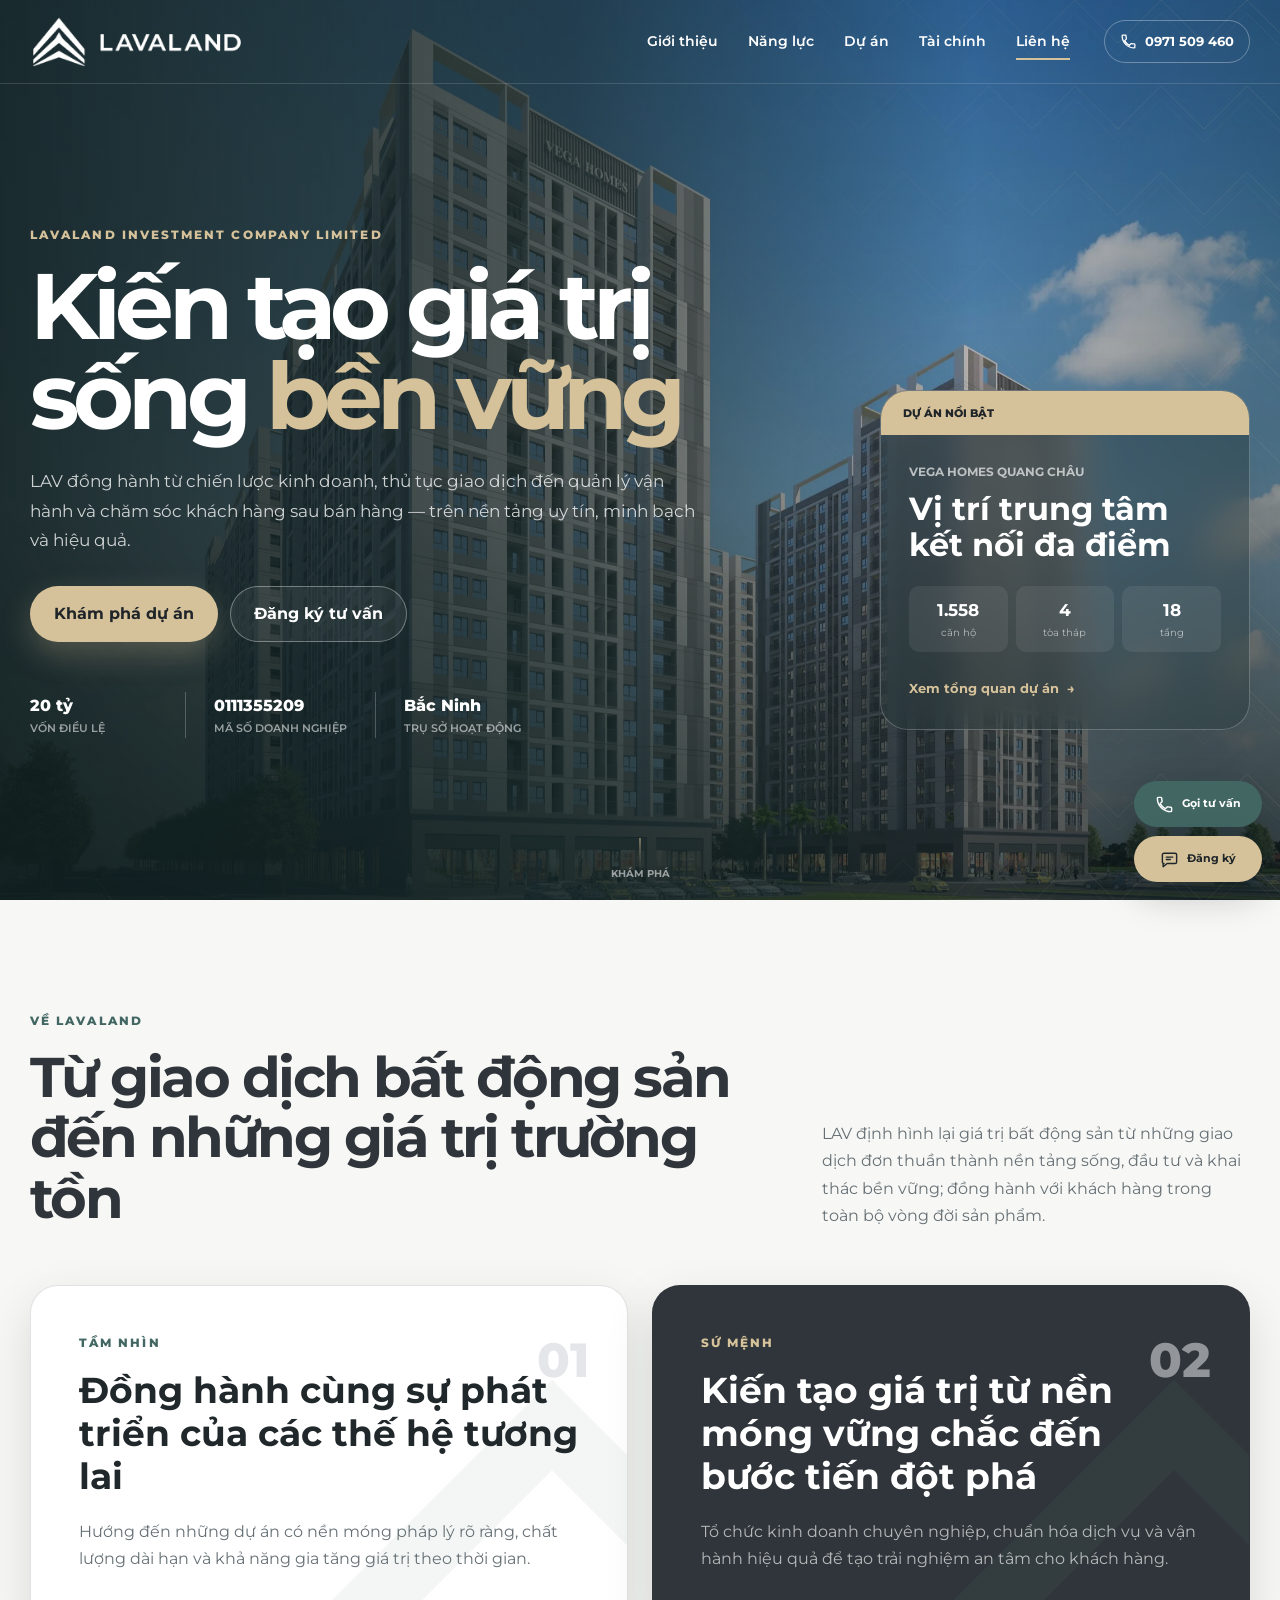
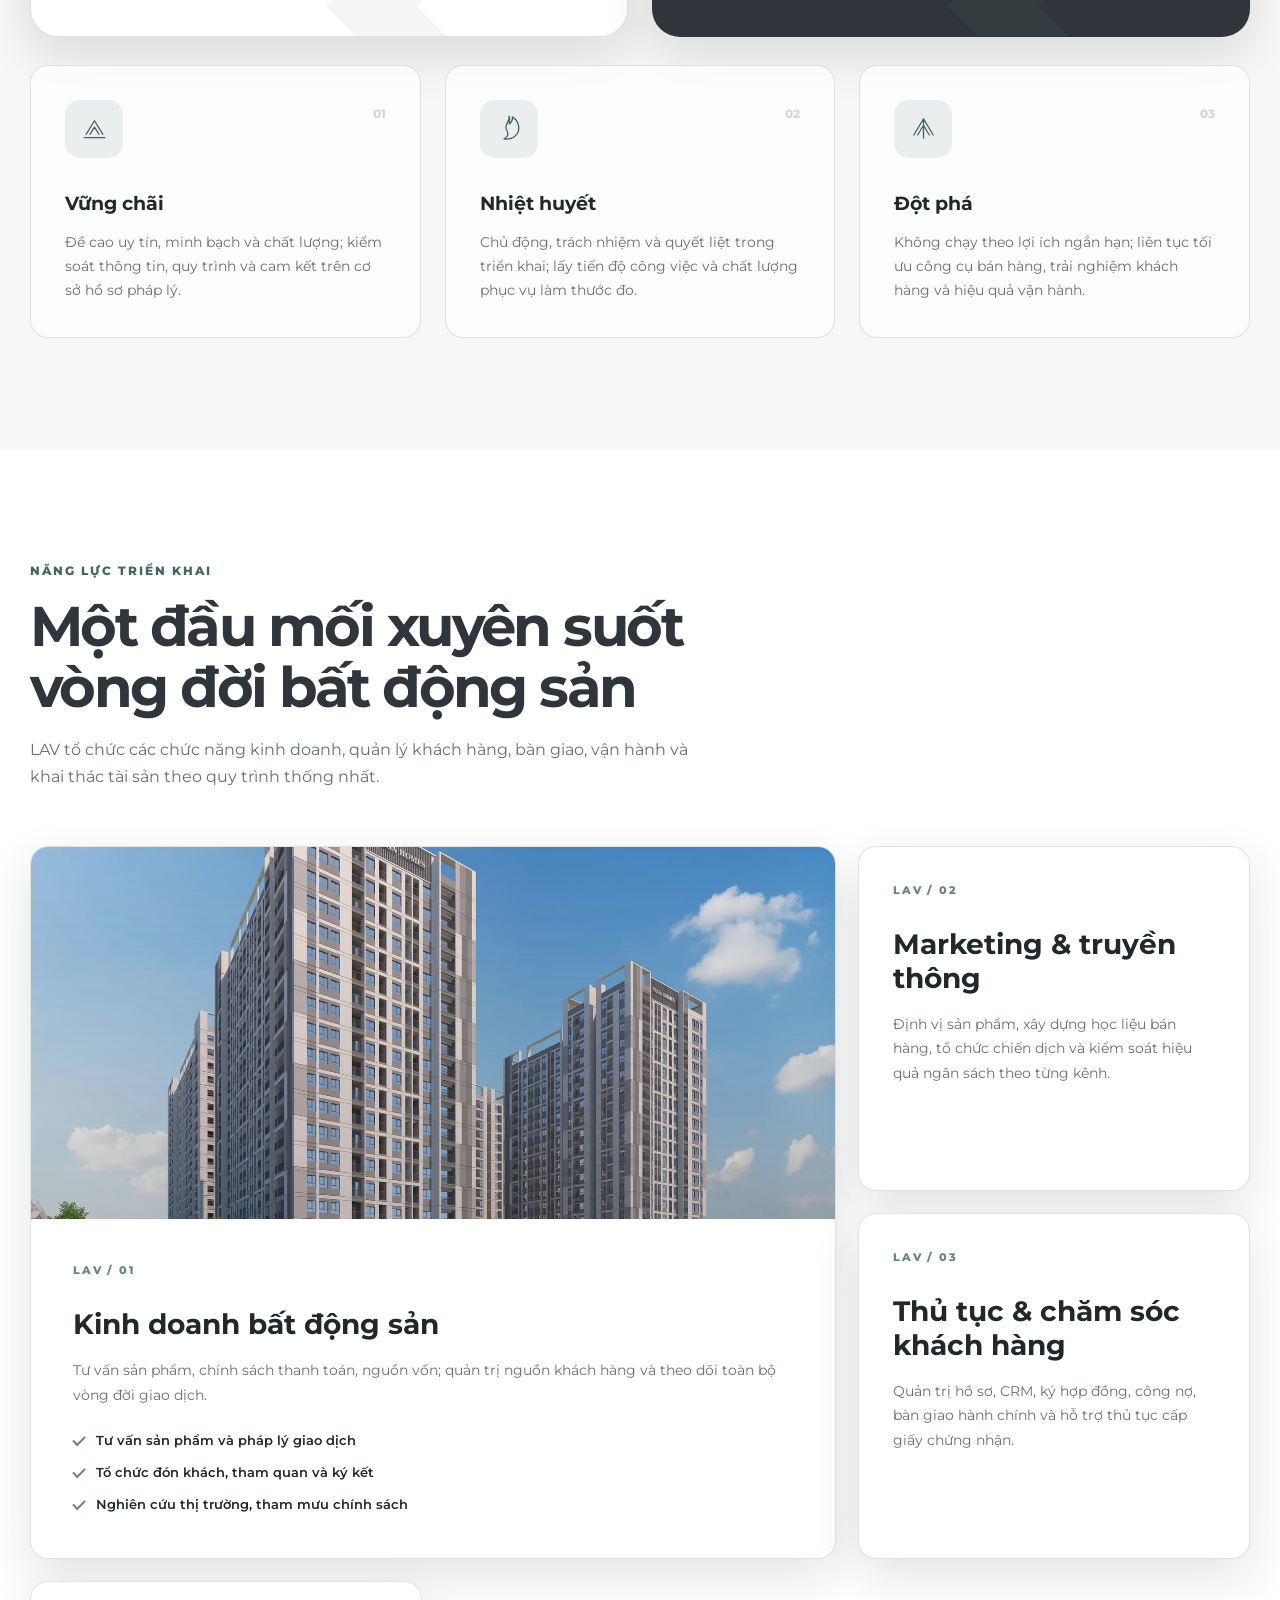
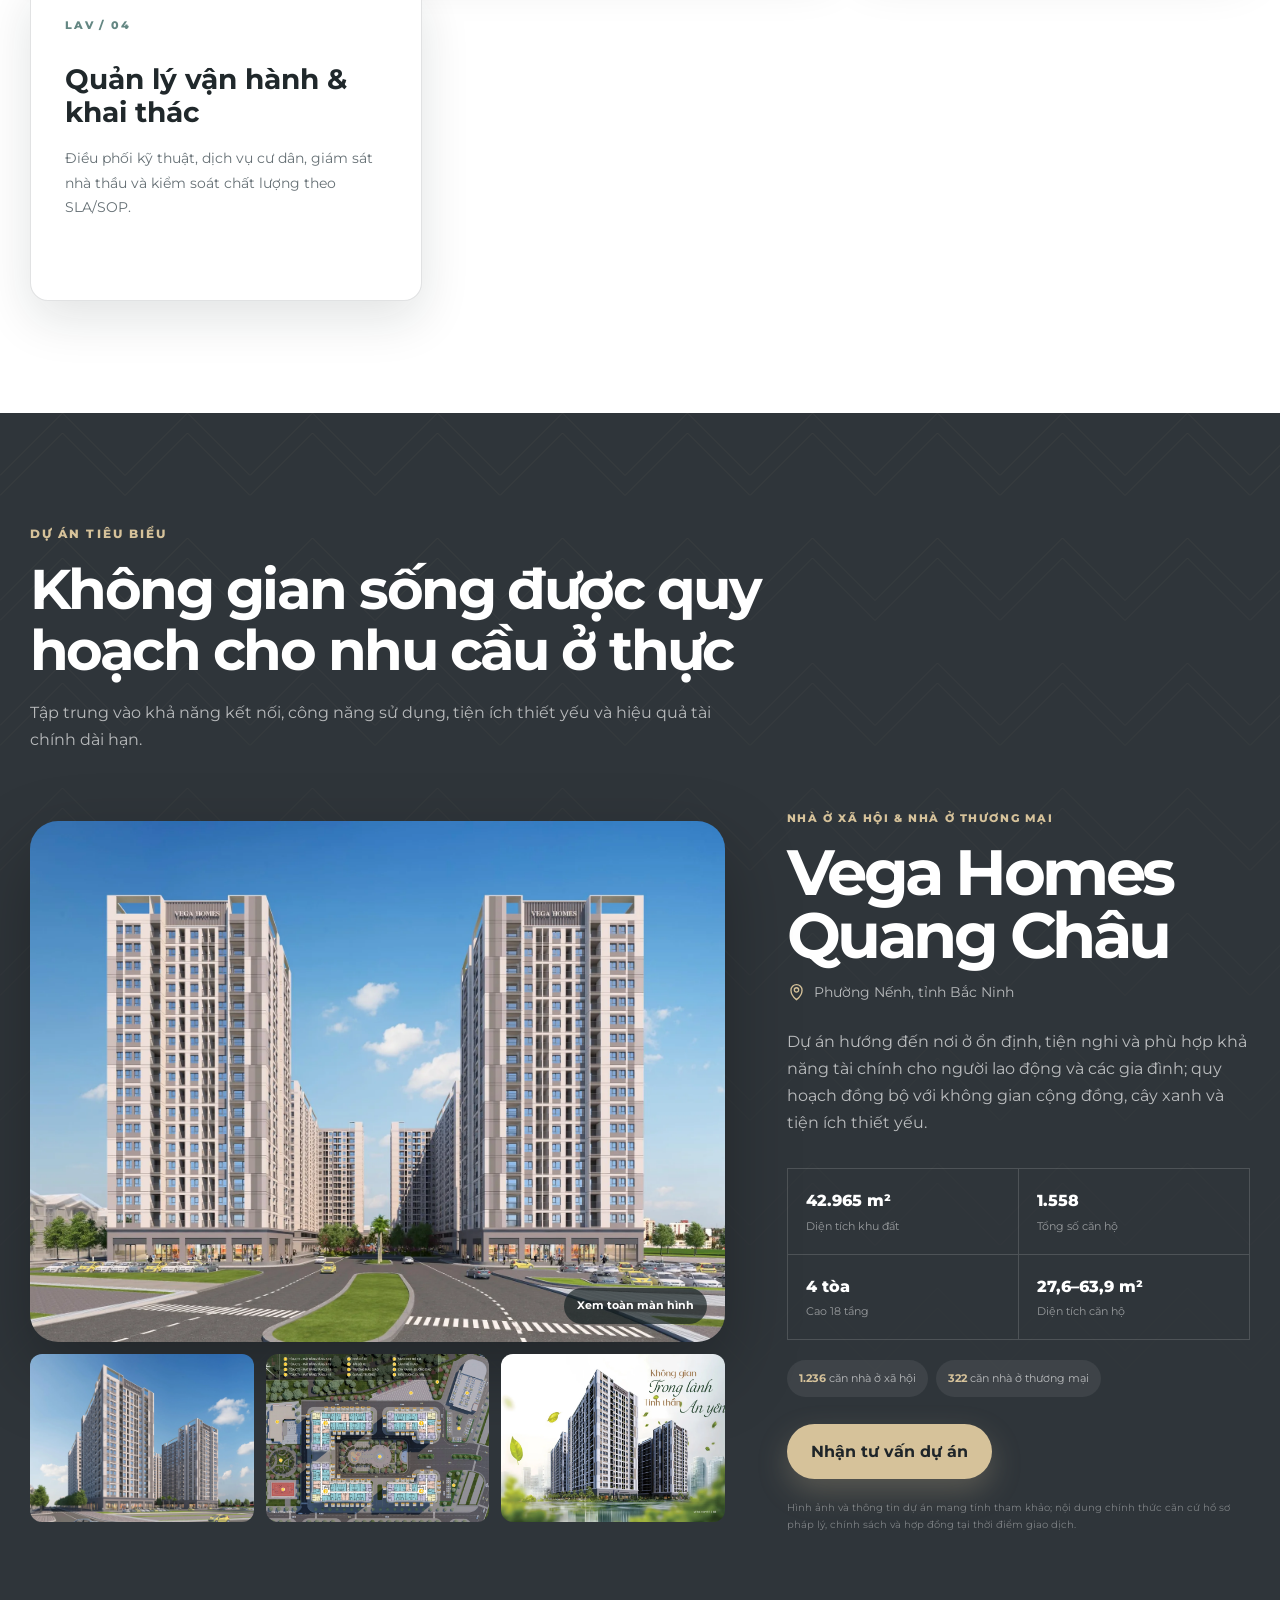
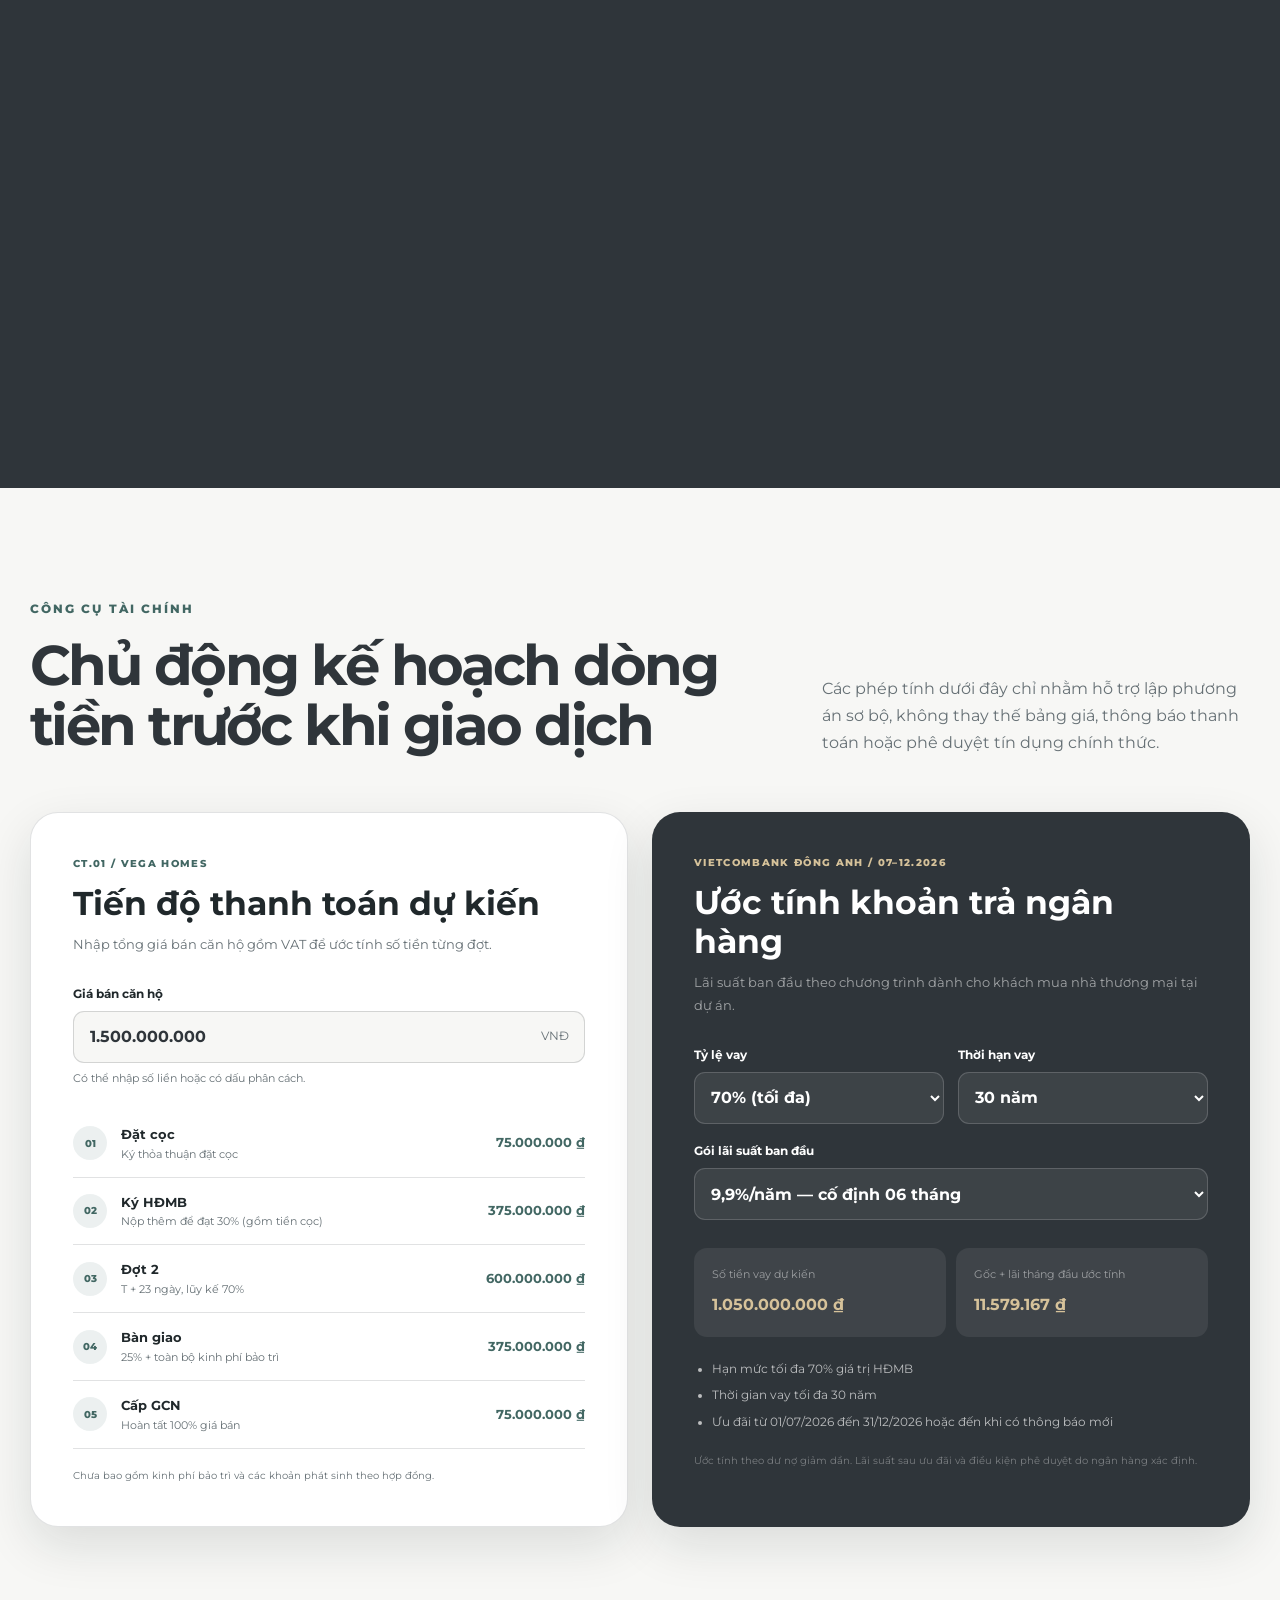
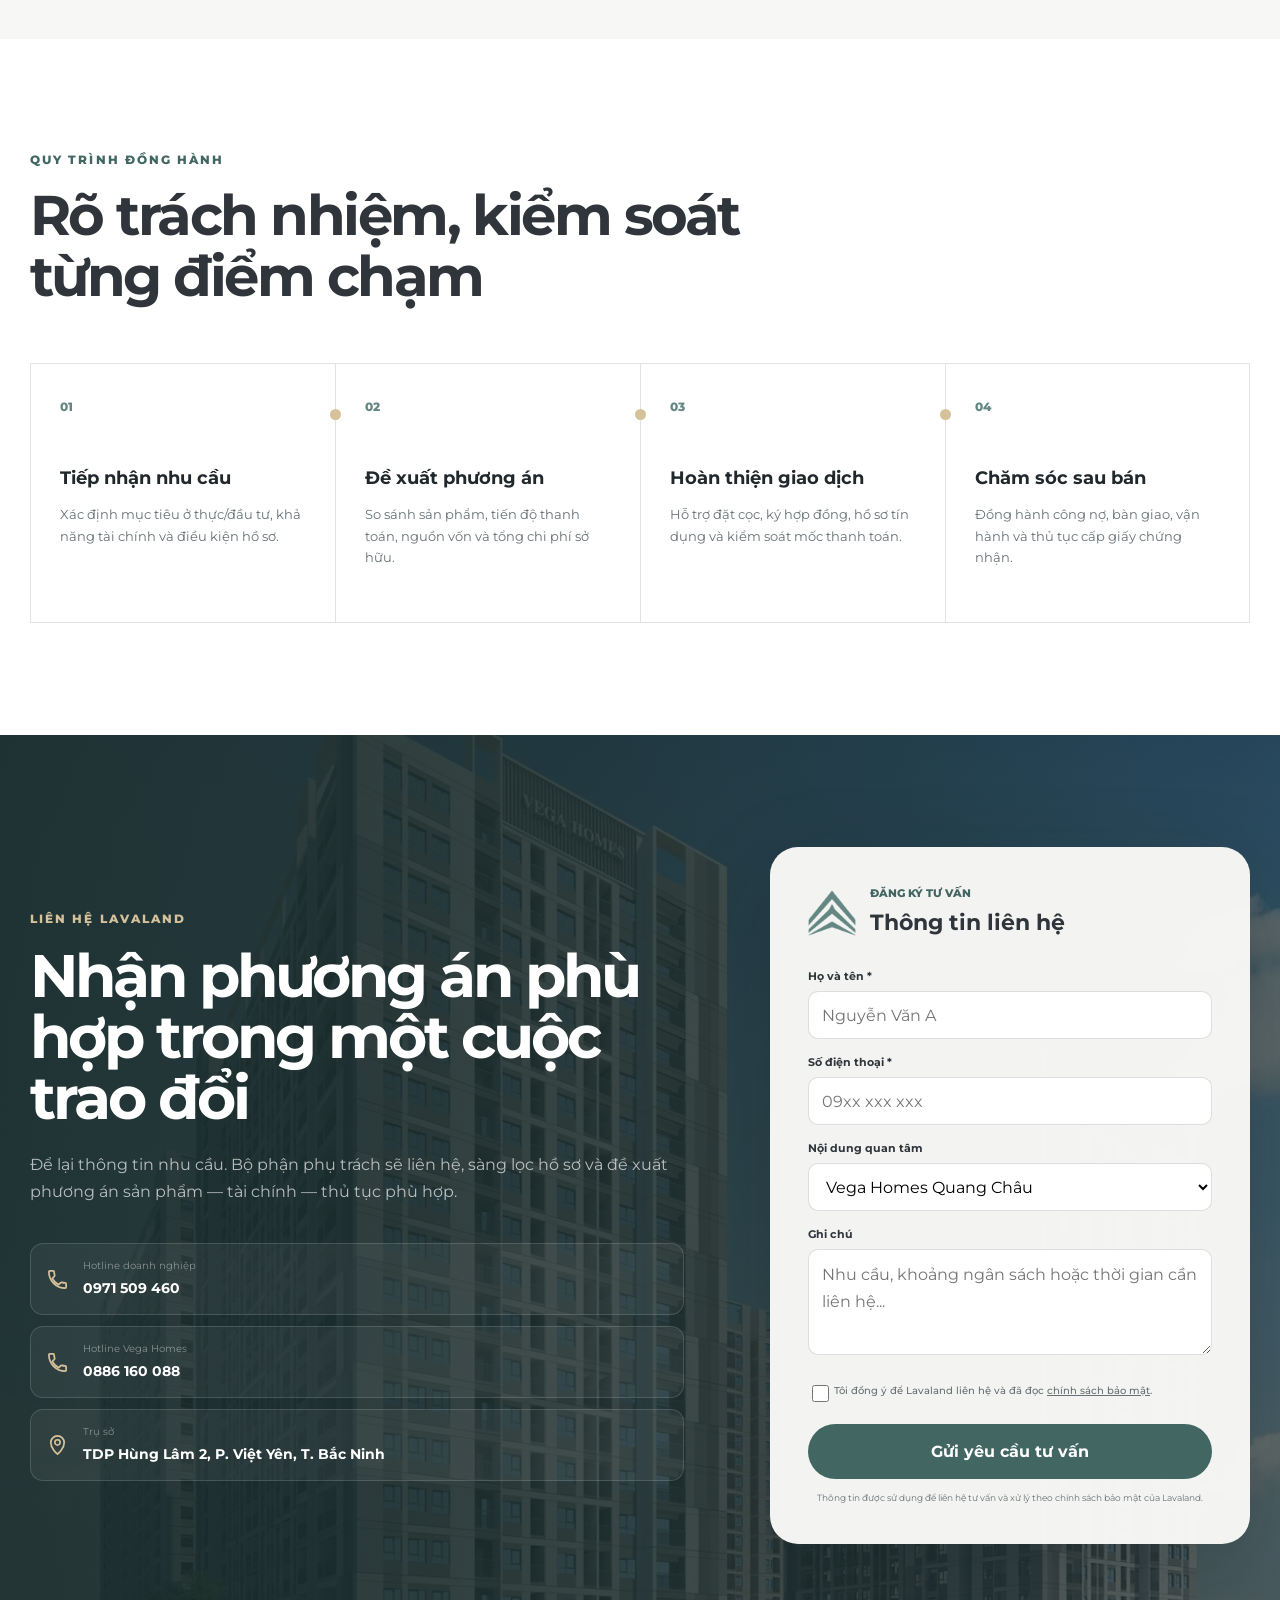
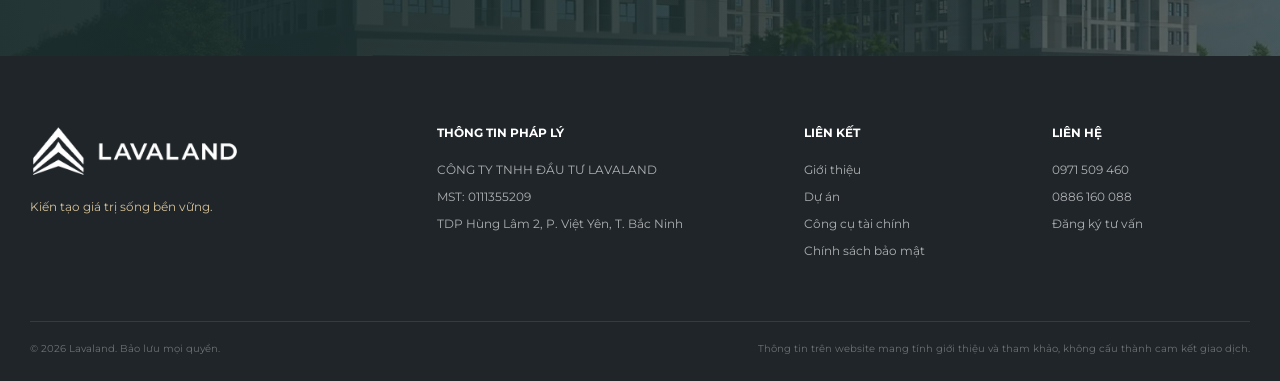
==== commit 597cdc29: "Refactor lead form to use FormSubmit service Updated the lead form to use FormSubmit for handling su" ====
--- a/index.html
+++ b/index.html
@@ -121,9 +121,56 @@
     <a href="tel:+84886160088"><svg viewBox="0 0 24 24"><path d="M6.6 10.8a15.5 15.5 0 0 0 6.6 6.6l2.2-2.2a1 1 0 0 1 1-.24c1.1.36 2.3.55 3.6.55a1 1 0 0 1 1 1V20a1 1 0 0 1-1 1C10.6 21 3 13.4 3 4a1 1 0 0 1 1-1h3.5a1 1 0 0 1 1 1c0 1.3.19 2.5.55 3.6a1 1 0 0 1-.25 1l-2.2 2.2Z"/></svg><span><small>Hotline Vega Homes</small><strong>0886 160 088</strong></span></a>
     <a href="https://www.google.com/maps/search/?api=1&query=T%E1%BB%95+d%C3%A2n+ph%E1%BB%91+H%C3%B9ng+L%C3%A2m+2%2C+Ph%C6%B0%E1%BB%9Dng+Vi%E1%BB%87t+Y%C3%AAn%2C+B%E1%BA%AFc+Ninh" target="_blank" rel="noopener"><svg viewBox="0 0 24 24"><path d="M12 21s7-5.5 7-12a7 7 0 1 0-14 0c0 6.5 7 12 7 12Zm0-9.5A2.5 2.5 0 1 1 12 6a2.5 2.5 0 0 1 0 5.5Z"/></svg><span><small>Trụ sở</small><strong>TDP Hùng Lâm 2, P. Việt Yên, T. Bắc Ninh</strong></span></a>
   </div></div>
-  <form class="lead-form reveal reveal--delay" name="tu-van" method="POST" data-netlify="true" netlify-honeypot="bot-field" action="cam-on.html"><input type="hidden" name="form-name" value="tu-van"><p class="honeypot"><label>Không điền: <input name="bot-field"></label></p><div class="form-heading"><img src="assets/img/logo-symbol.png" width="64" height="64" alt=""><div><p>Đăng ký tư vấn</p><h3>Thông tin liên hệ</h3></div></div>
-    <label><span>Họ và tên *</span><input type="text" name="ho-ten" autocomplete="name" required placeholder="Nguyễn Văn A"></label><label><span>Số điện thoại *</span><input type="tel" name="so-dien-thoai" autocomplete="tel" required pattern="[0-9+ ()-]{9,20}" placeholder="09xx xxx xxx"></label><label><span>Nội dung quan tâm</span><select name="noi-dung-quan-tam" id="interest-select"><option value="Vega Homes Quang Châu">Vega Homes Quang Châu</option><option value="Tư vấn hồ sơ nhà ở xã hội">Tư vấn hồ sơ nhà ở xã hội</option><option value="Tư vấn vay ngân hàng">Tư vấn vay ngân hàng</option><option value="Hợp tác kinh doanh">Hợp tác kinh doanh</option><option value="Nội dung khác">Nội dung khác</option></select></label><label><span>Ghi chú</span><textarea name="ghi-chu" rows="3" placeholder="Nhu cầu, khoảng ngân sách hoặc thời gian cần liên hệ..."></textarea></label><label class="consent"><input type="checkbox" name="dong-y" required><span>Tôi đồng ý để Lavaland liên hệ và đã đọc <a href="privacy.html">chính sách bảo mật</a>.</span></label><button class="button button--teal button--full" type="submit">Gửi yêu cầu tư vấn</button><p class="form-footnote">Thông tin được sử dụng để liên hệ tư vấn và xử lý theo chính sách bảo mật của Lavaland.</p>
-  </form>
+  <form class="lead-form reveal reveal--delay" action="https://formsubmit.co/EMAIL_CUA_BAN@gmail.com" method="POST">
+  <!-- Cấu hình ẩn của FormSubmit -->
+  <input type="hidden" name="_subject" value="[Lavaland] Khách hàng mới đăng ký tư vấn">
+  <input type="hidden" name="_template" value="table">
+  <input type="hidden" name="_next" value="https://phamtrung1.github.io/LAVALAND-INVESTMENT-COMPANY-LIMITED/cam-on.html">
+  <input type="text" name="_honey" style="display:none">
+
+  <div class="form-heading">
+    <img src="assets/img/logo-symbol.png" width="64" height="64" alt="">
+    <div>
+      <p>Đăng ký tư vấn</p>
+      <h3>Thông tin liên hệ</h3>
+    </div>
+  </div>
+
+  <label>
+    <span>Họ và tên *</span>
+    <input type="text" name="Họ và tên" autocomplete="name" required placeholder="Nguyễn Văn A">
+  </label>
+
+  <label>
+    <span>Số điện thoại *</span>
+    <input type="tel" name="Số điện thoại" autocomplete="tel" required pattern="[0-9+ ()-]{9,20}" placeholder="09xx xxx xxx">
+  </label>
+
+  <label>
+    <span>Nội dung quan tâm</span>
+    <select name="Nội dung quan tâm" id="interest-select">
+      <option value="Vega Homes Quang Châu">Vega Homes Quang Châu</option>
+      <option value="Tư vấn hồ sơ nhà ở xã hội">Tư vấn hồ sơ nhà ở xã hội</option>
+      <option value="Tư vấn vay ngân hàng">Tư vấn vay ngân hàng</option>
+      <option value="Hợp tác kinh doanh">Hợp tác kinh doanh</option>
+      <option value="Nội dung khác">Nội dung khác</option>
+    </select>
+  </label>
+
+  <label>
+    <span>Ghi chú</span>
+    <textarea name="Ghi chú" rows="3" placeholder="Nhu cầu, khoảng ngân sách hoặc thời gian cần liên hệ..."></textarea>
+  </label>
+
+  <label class="consent">
+    <input type="checkbox" name="Đồng ý điều khoản" required>
+    <span>Tôi đồng ý để Lavaland liên hệ và đã đọc <a href="privacy.html">chính sách bảo mật</a>.</span>
+  </label>
+
+  <button class="button button--teal button--full" type="submit">Gửi yêu cầu tư vấn</button>
+  <p class="form-footnote">Thông tin được sử dụng để liên hệ tư vấn và xử lý theo chính sách bảo mật của Lavaland.</p>
+</form>
+
 </div></section>
 </main>
 <footer class="site-footer"><div class="container footer-grid"><div class="footer-brand"><img src="assets/img/logo-white.png" width="260" height="70" alt="Lavaland"><p>Kiến tạo giá trị sống bền vững.</p></div><div><h2>Thông tin pháp lý</h2><p>CÔNG TY TNHH ĐẦU TƯ LAVALAND</p><p>MST: 0111355209</p><p>TDP Hùng Lâm 2, P. Việt Yên, T. Bắc Ninh</p></div><div><h2>Liên kết</h2><a href="#gioi-thieu">Giới thiệu</a><a href="#du-an">Dự án</a><a href="#tai-chinh">Công cụ tài chính</a><a href="privacy.html">Chính sách bảo mật</a></div><div><h2>Liên hệ</h2><a href="tel:+84971509460">0971 509 460</a><a href="tel:+84886160088">0886 160 088</a><a href="#lien-he">Đăng ký tư vấn</a></div></div><div class="container footer-bottom"><p>© <span id="current-year">2026</span> Lavaland. Bảo lưu mọi quyền.</p><p>Thông tin trên website mang tính giới thiệu và tham khảo, không cấu thành cam kết giao dịch.</p></div></footer>
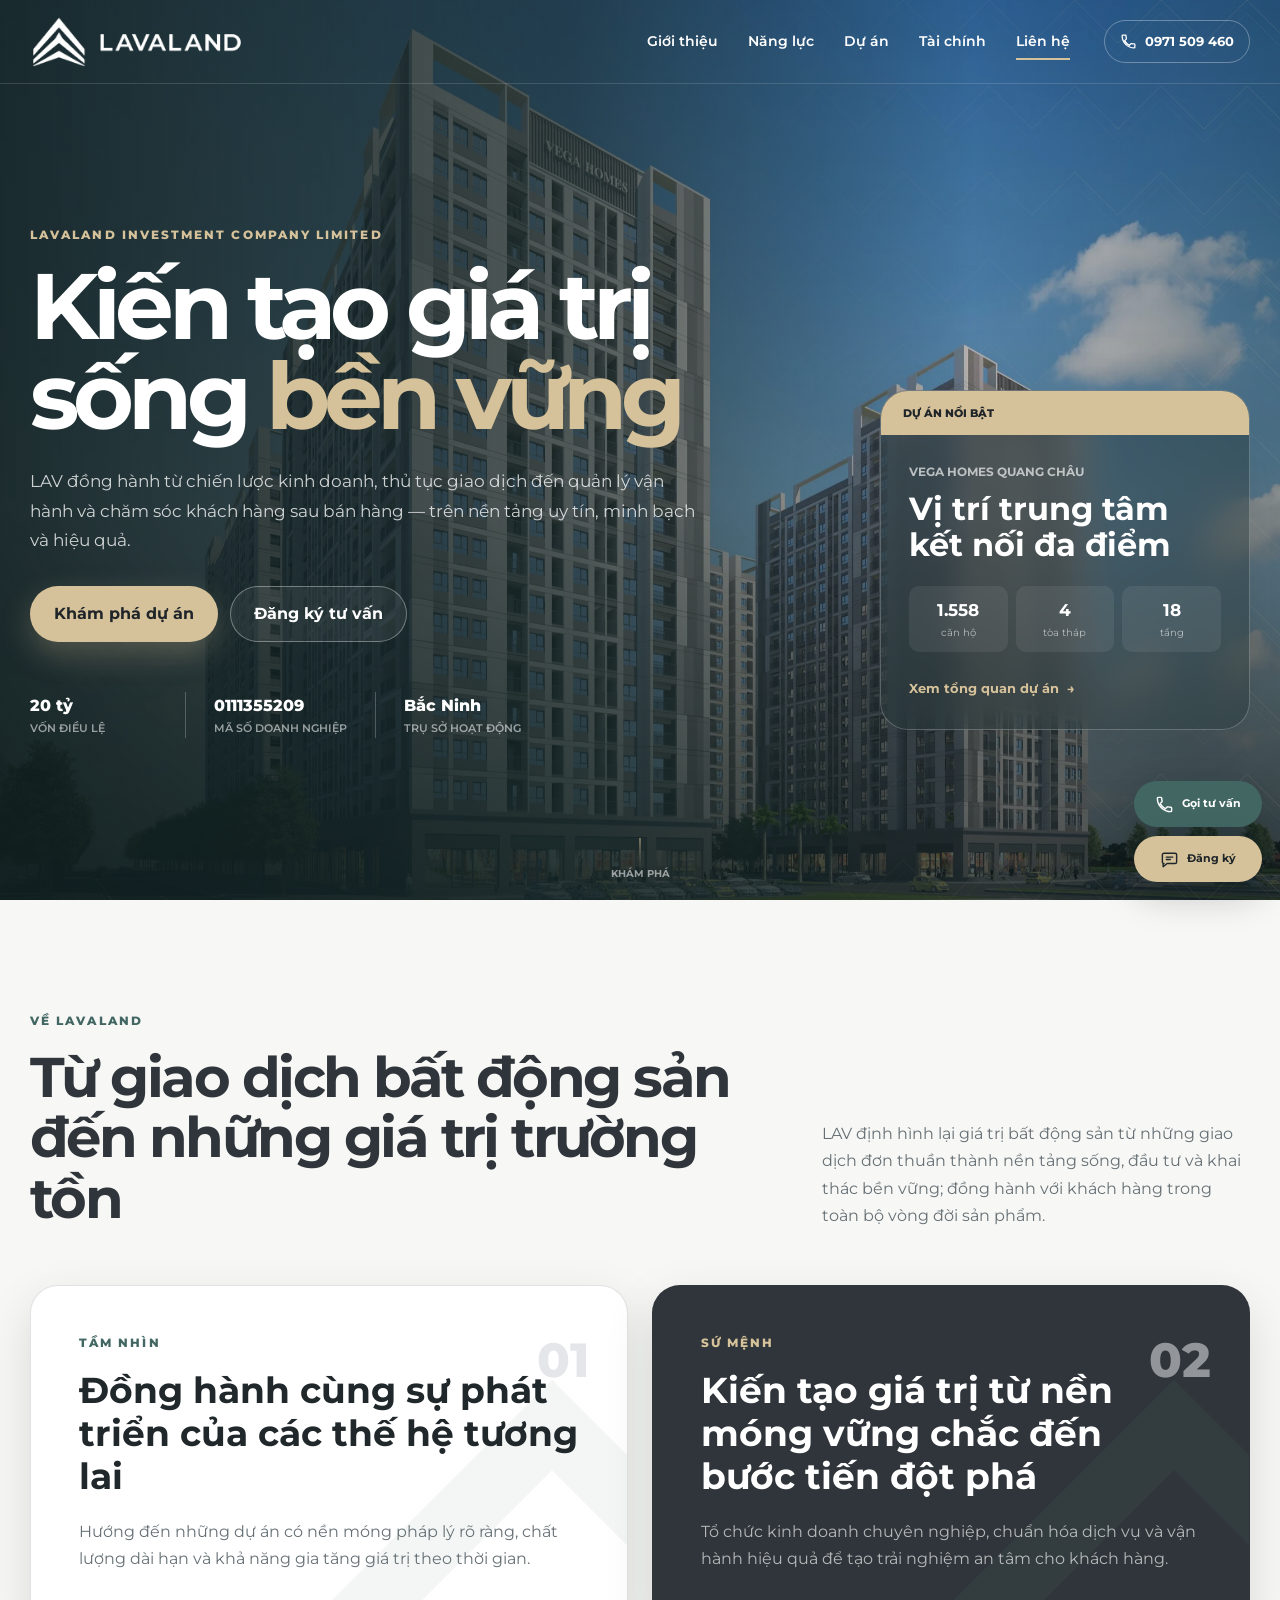
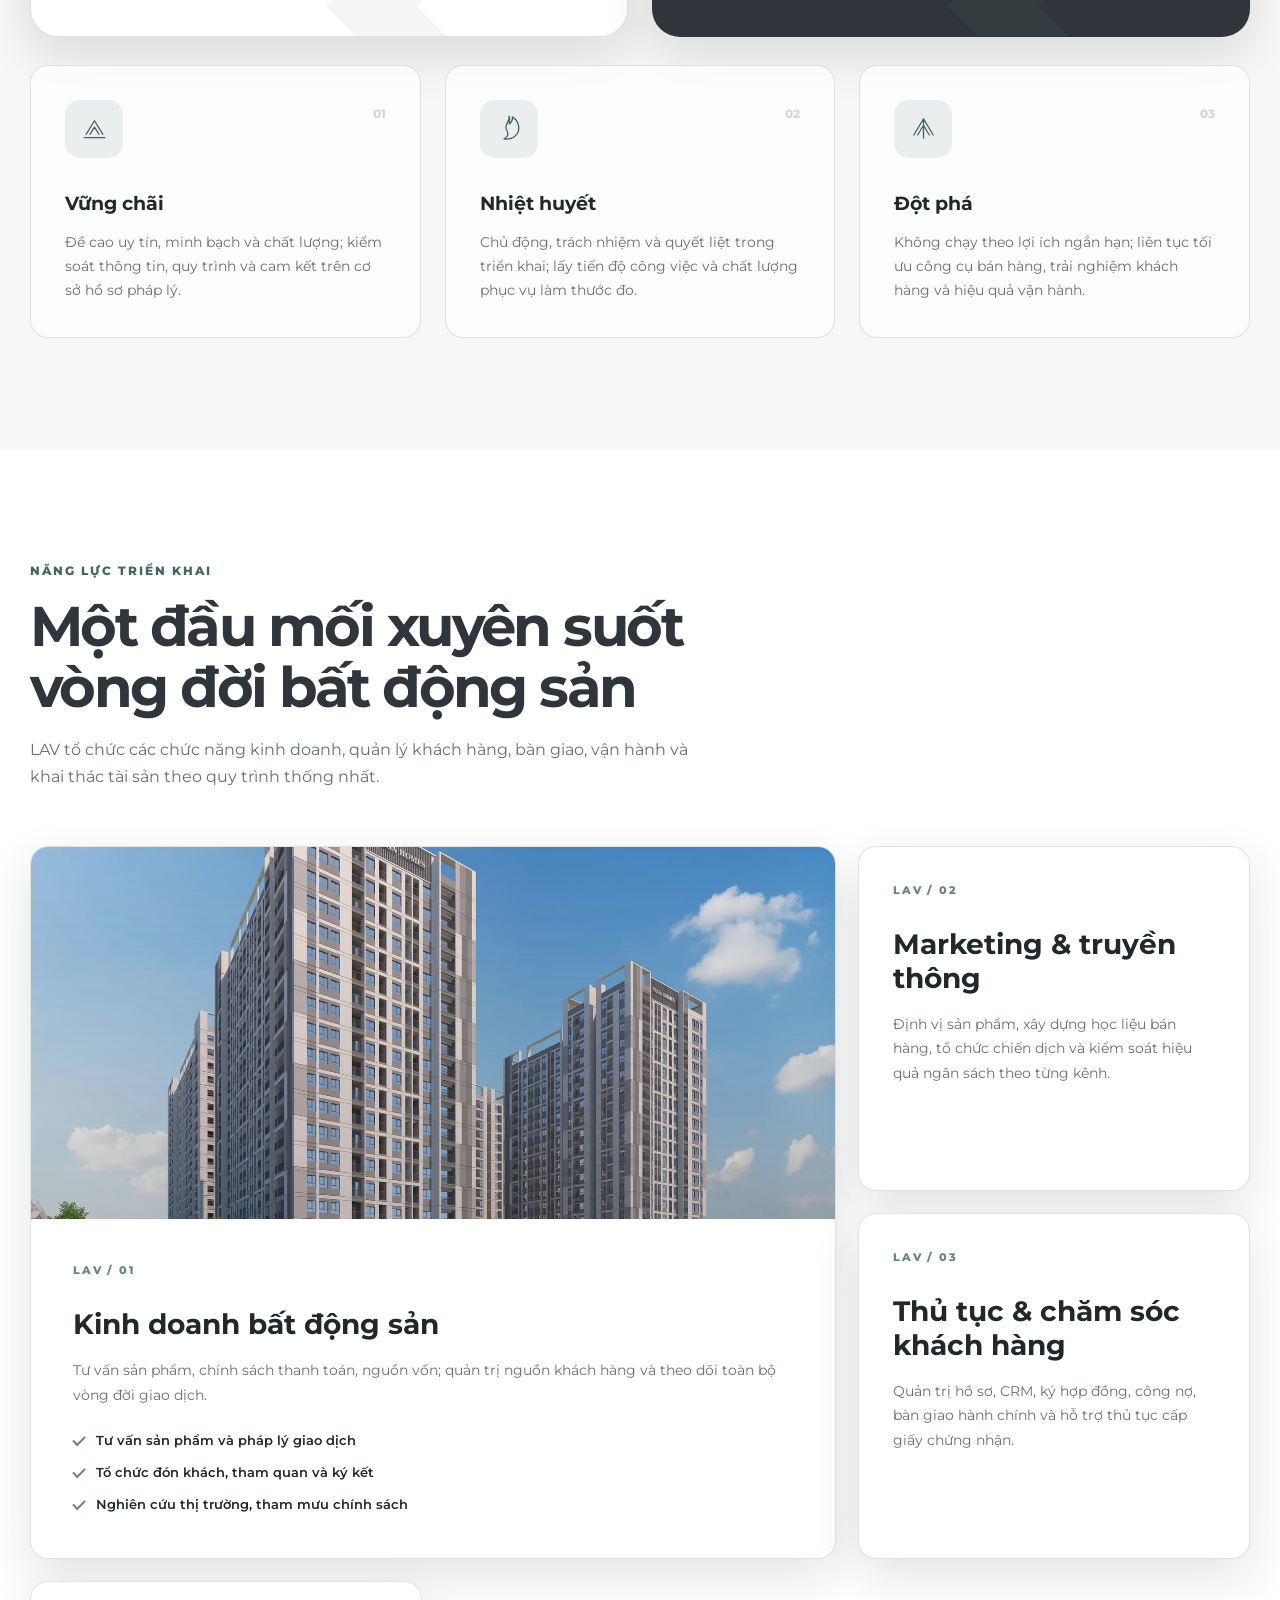
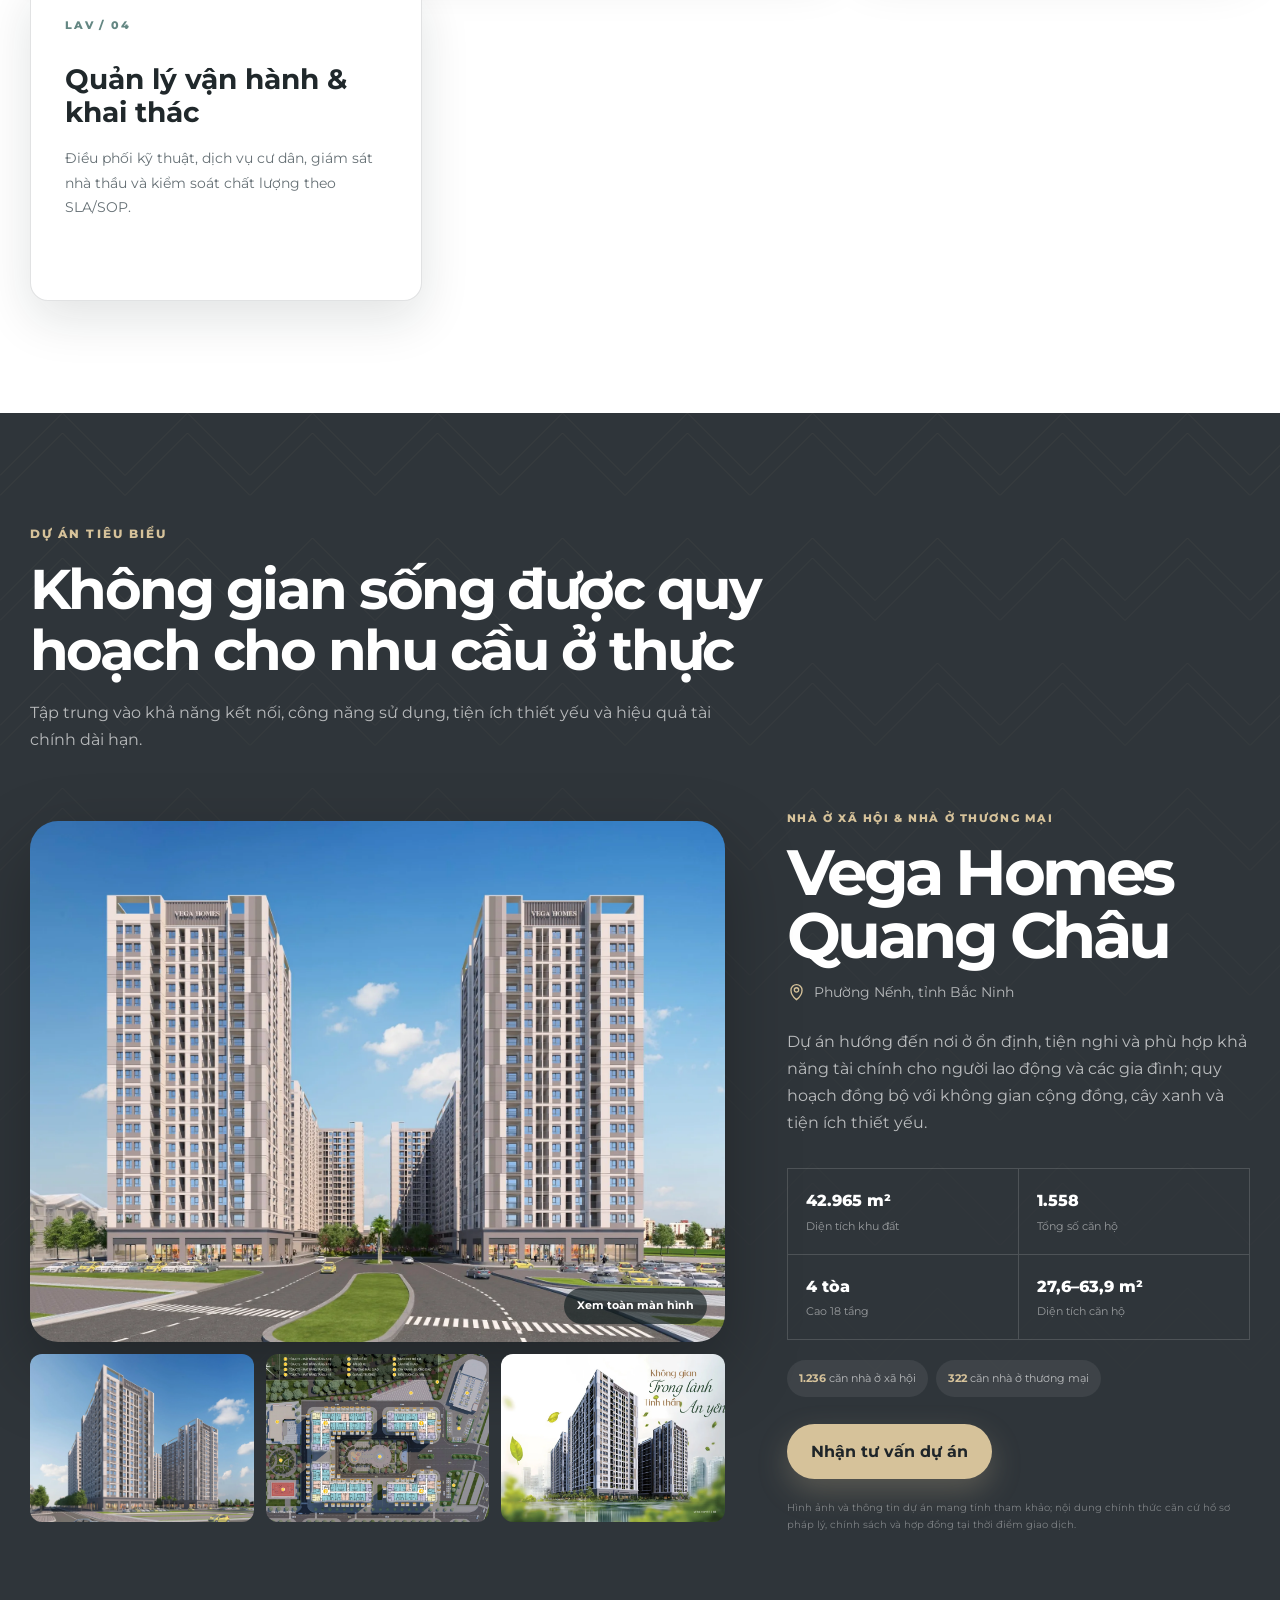
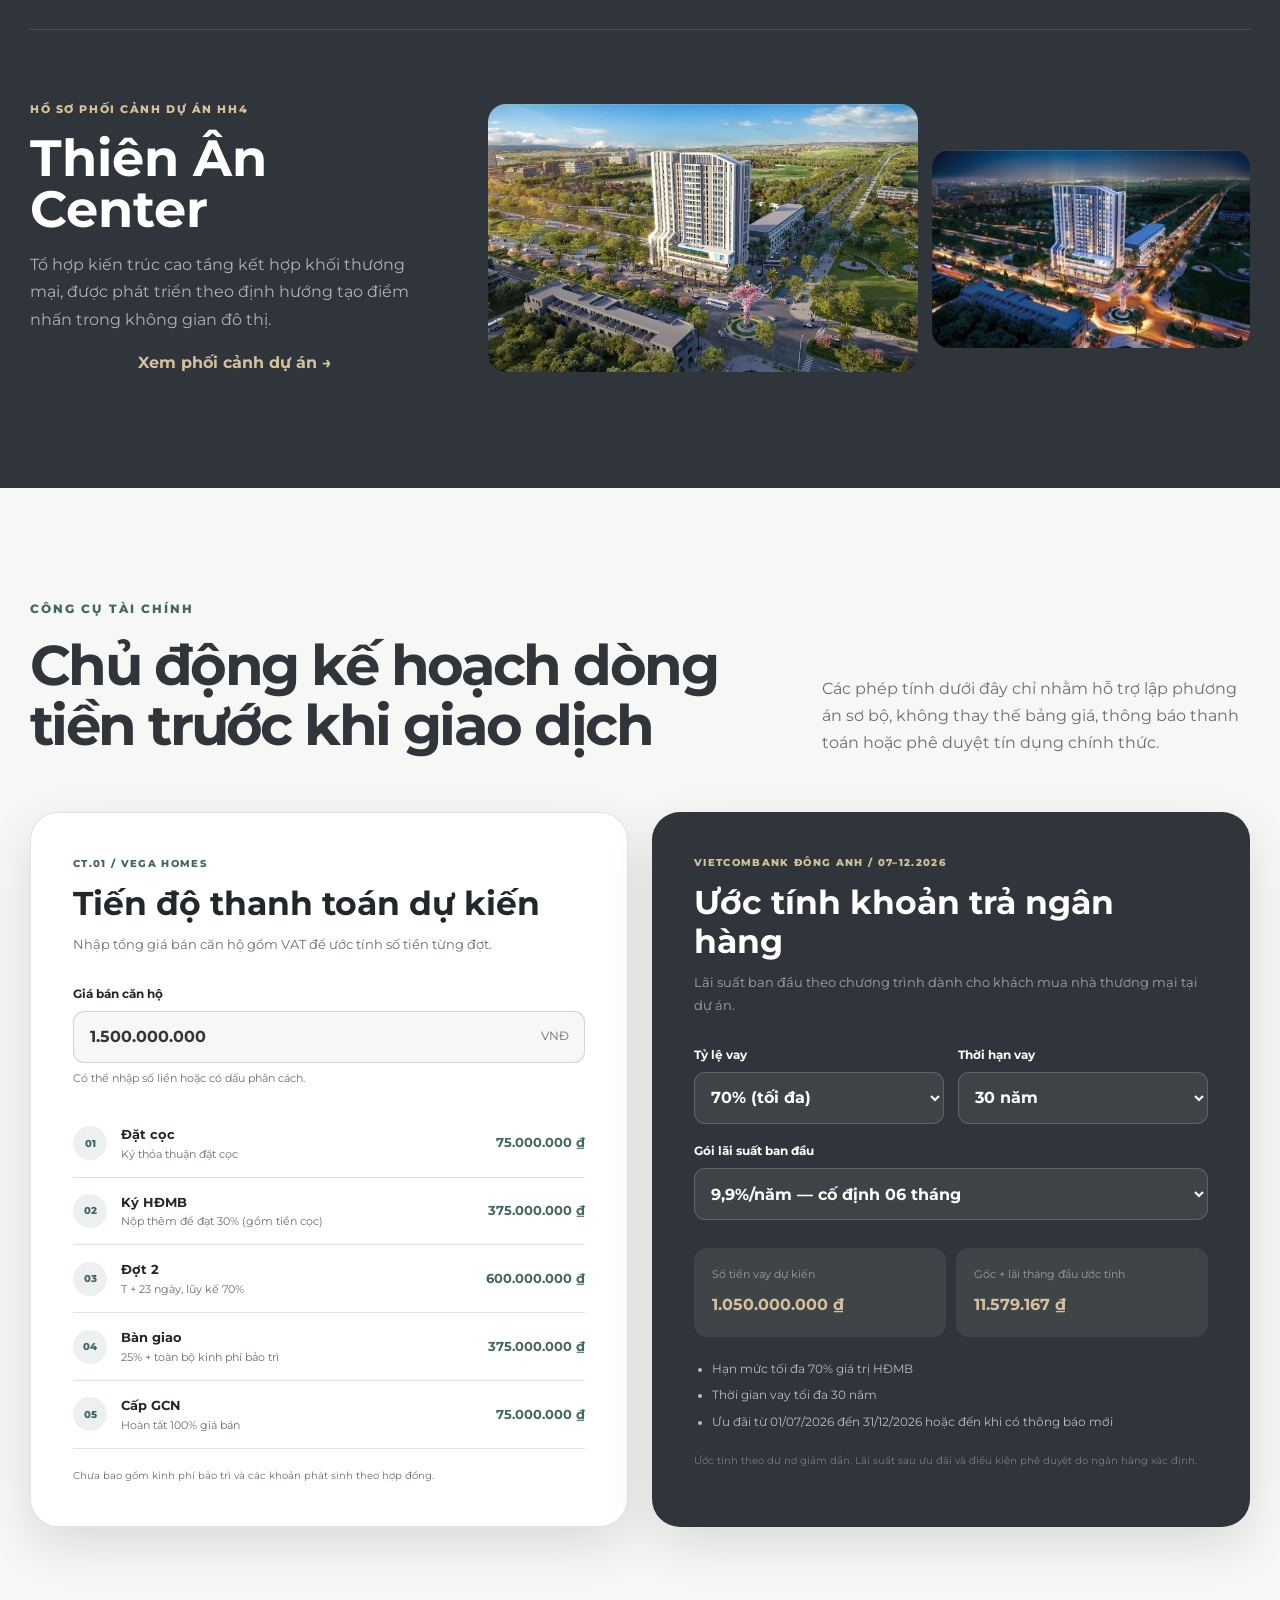
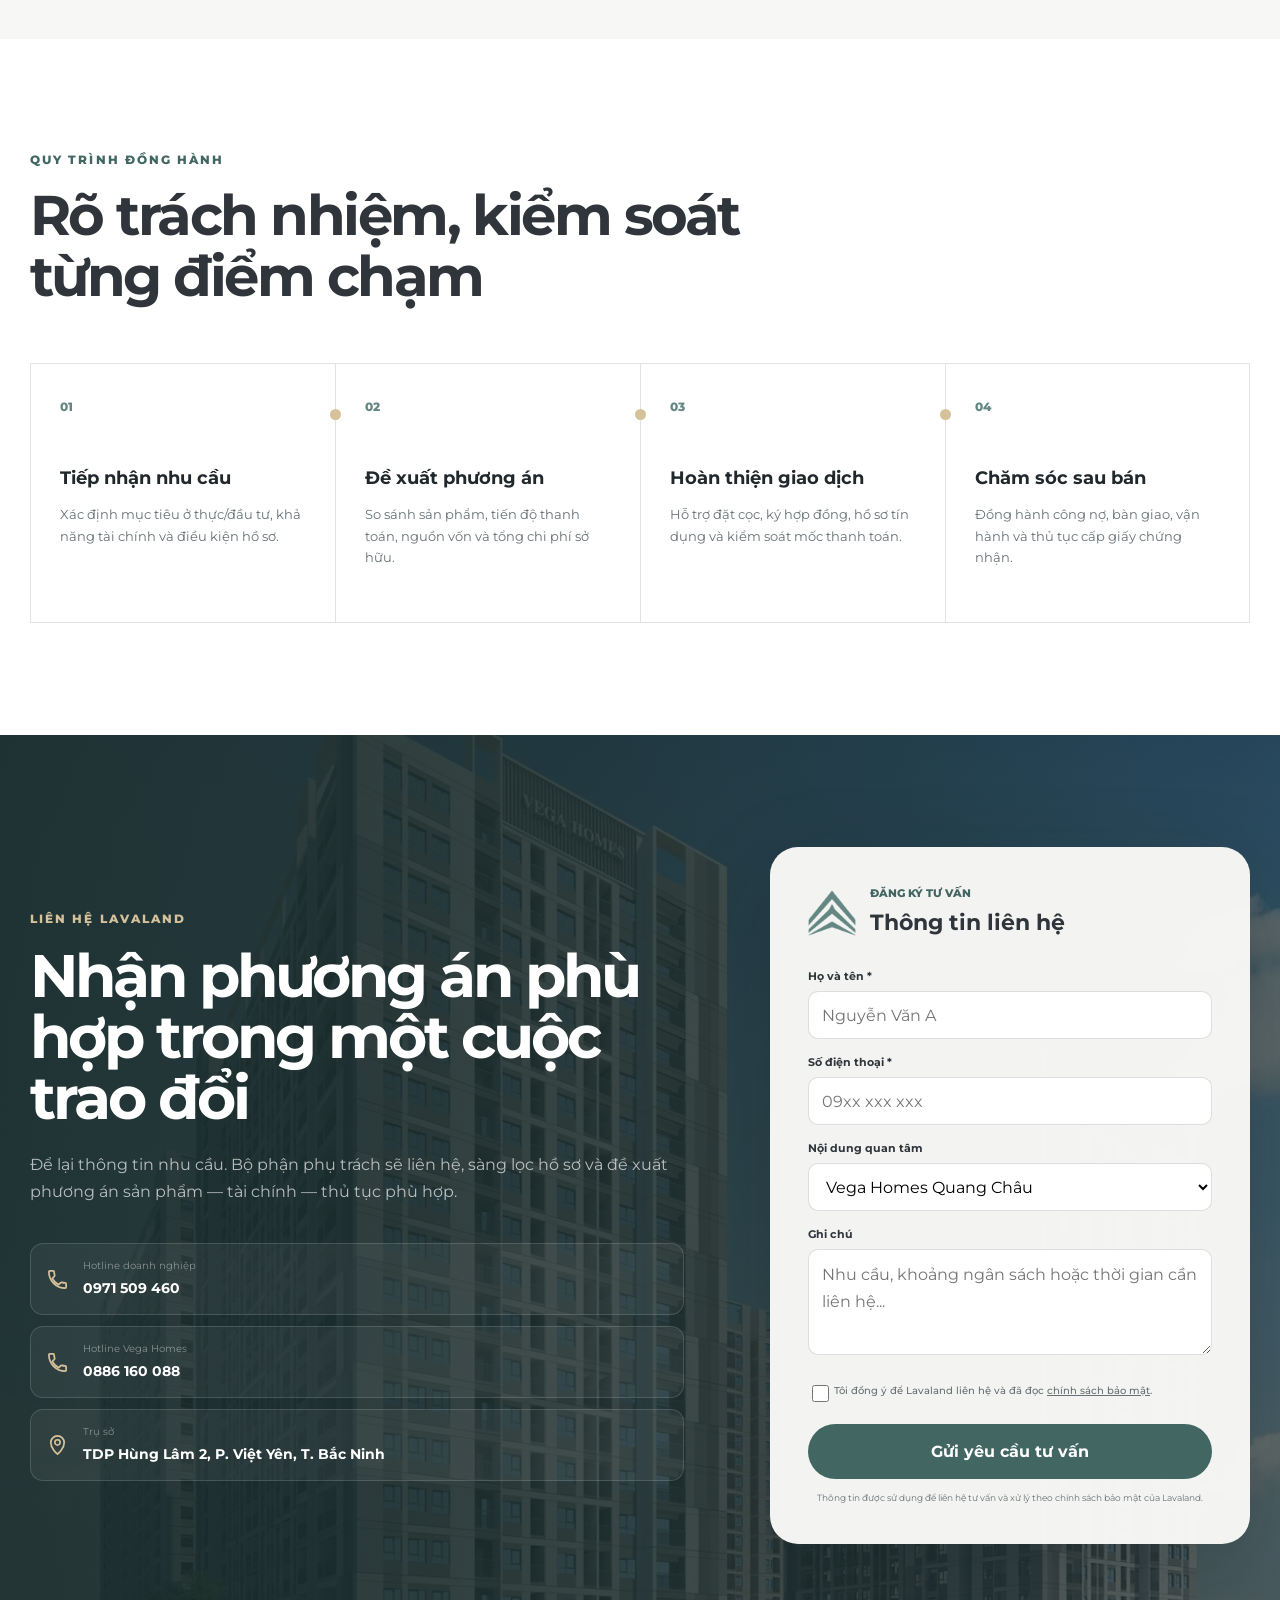
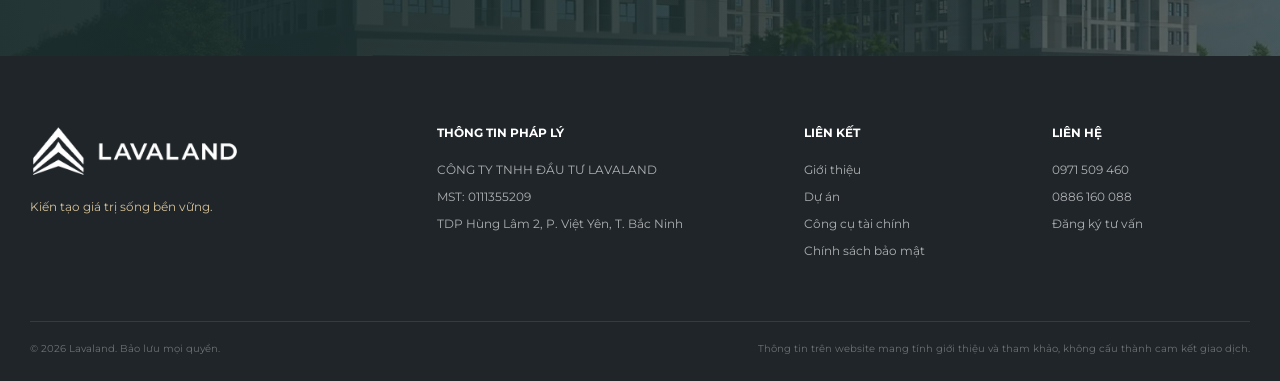
==== commit cb55e331: "Update index.html" ====
--- a/index.html
+++ b/index.html
@@ -121,7 +121,7 @@
     <a href="tel:+84886160088"><svg viewBox="0 0 24 24"><path d="M6.6 10.8a15.5 15.5 0 0 0 6.6 6.6l2.2-2.2a1 1 0 0 1 1-.24c1.1.36 2.3.55 3.6.55a1 1 0 0 1 1 1V20a1 1 0 0 1-1 1C10.6 21 3 13.4 3 4a1 1 0 0 1 1-1h3.5a1 1 0 0 1 1 1c0 1.3.19 2.5.55 3.6a1 1 0 0 1-.25 1l-2.2 2.2Z"/></svg><span><small>Hotline Vega Homes</small><strong>0886 160 088</strong></span></a>
     <a href="https://www.google.com/maps/search/?api=1&query=T%E1%BB%95+d%C3%A2n+ph%E1%BB%91+H%C3%B9ng+L%C3%A2m+2%2C+Ph%C6%B0%E1%BB%9Dng+Vi%E1%BB%87t+Y%C3%AAn%2C+B%E1%BA%AFc+Ninh" target="_blank" rel="noopener"><svg viewBox="0 0 24 24"><path d="M12 21s7-5.5 7-12a7 7 0 1 0-14 0c0 6.5 7 12 7 12Zm0-9.5A2.5 2.5 0 1 1 12 6a2.5 2.5 0 0 1 0 5.5Z"/></svg><span><small>Trụ sở</small><strong>TDP Hùng Lâm 2, P. Việt Yên, T. Bắc Ninh</strong></span></a>
   </div></div>
-  <form class="lead-form reveal reveal--delay" action="https://formsubmit.co/EMAIL_CUA_BAN@gmail.com" method="POST">
+  <form class="lead-form reveal reveal--delay" action="https://formsubmit.co/Lavaland.icl@gmail.com" method="POST">
   <!-- Cấu hình ẩn của FormSubmit -->
   <input type="hidden" name="_subject" value="[Lavaland] Khách hàng mới đăng ký tư vấn">
   <input type="hidden" name="_template" value="table">
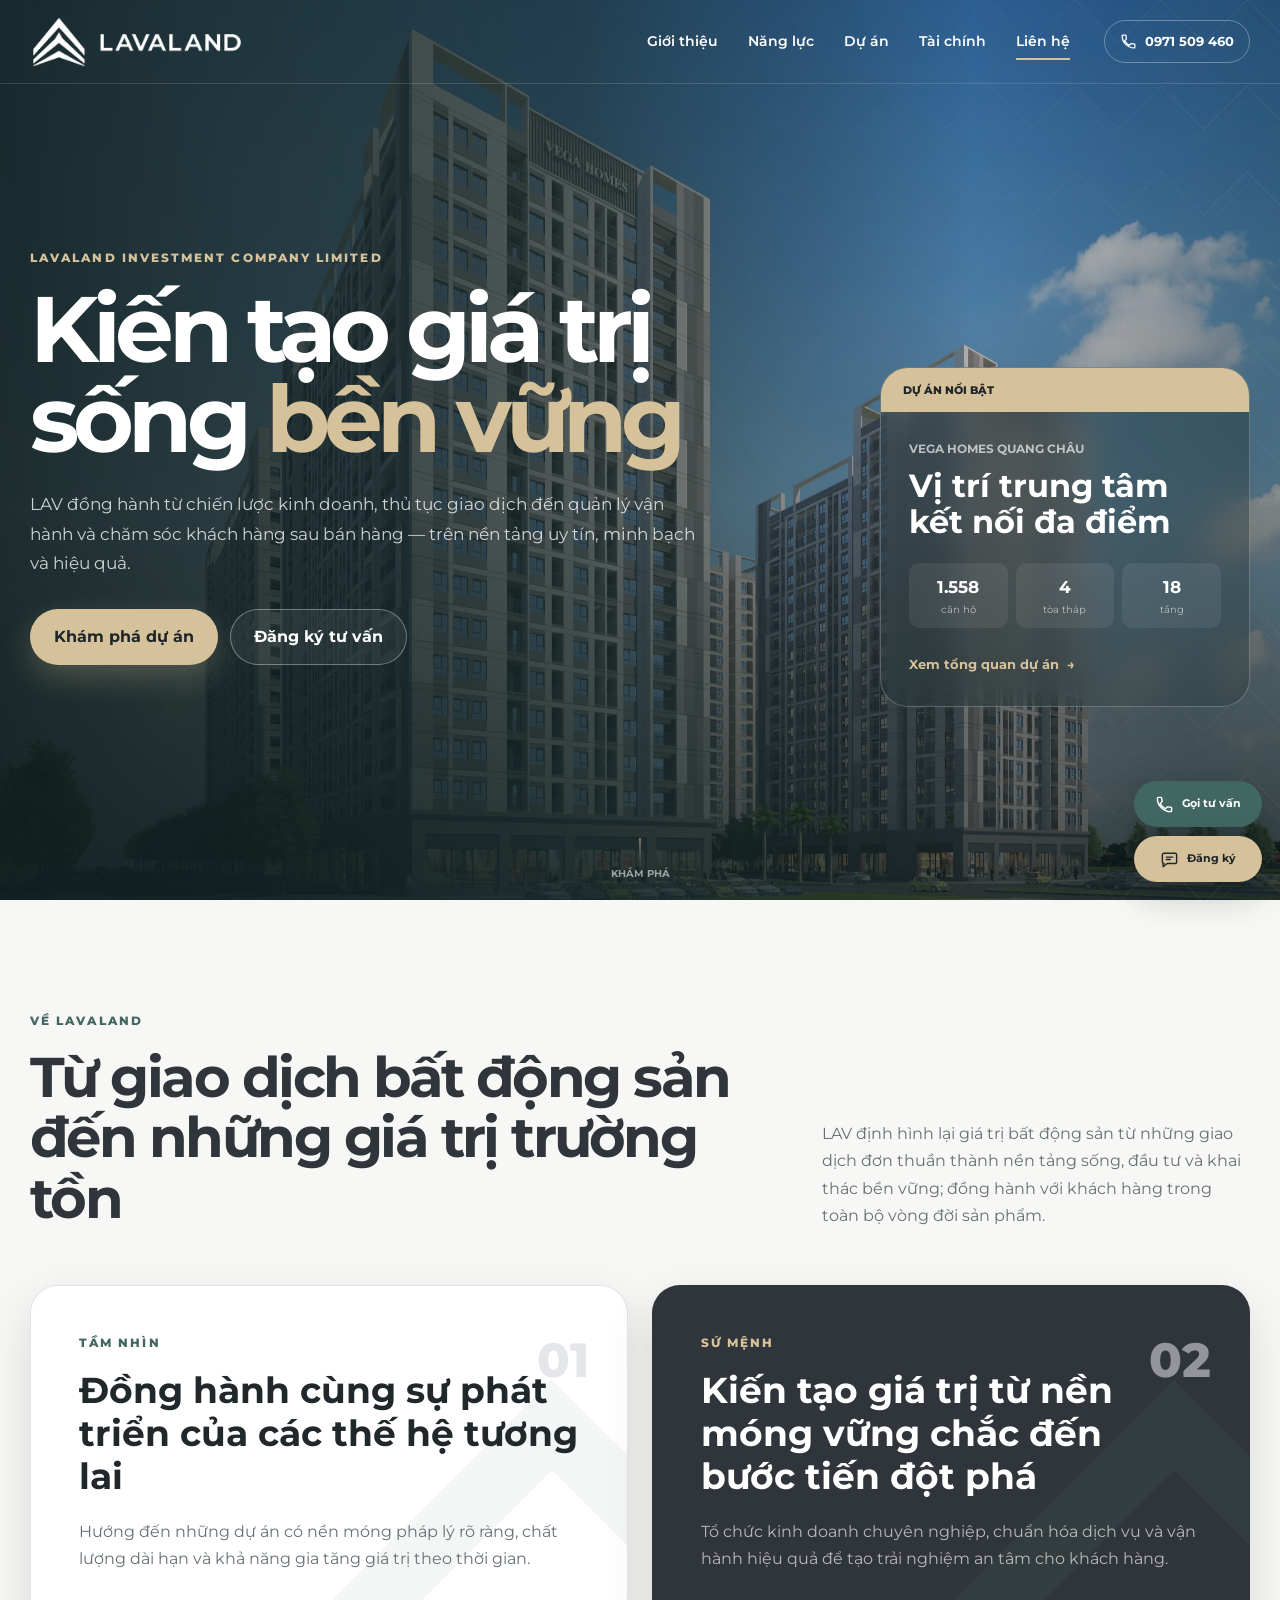
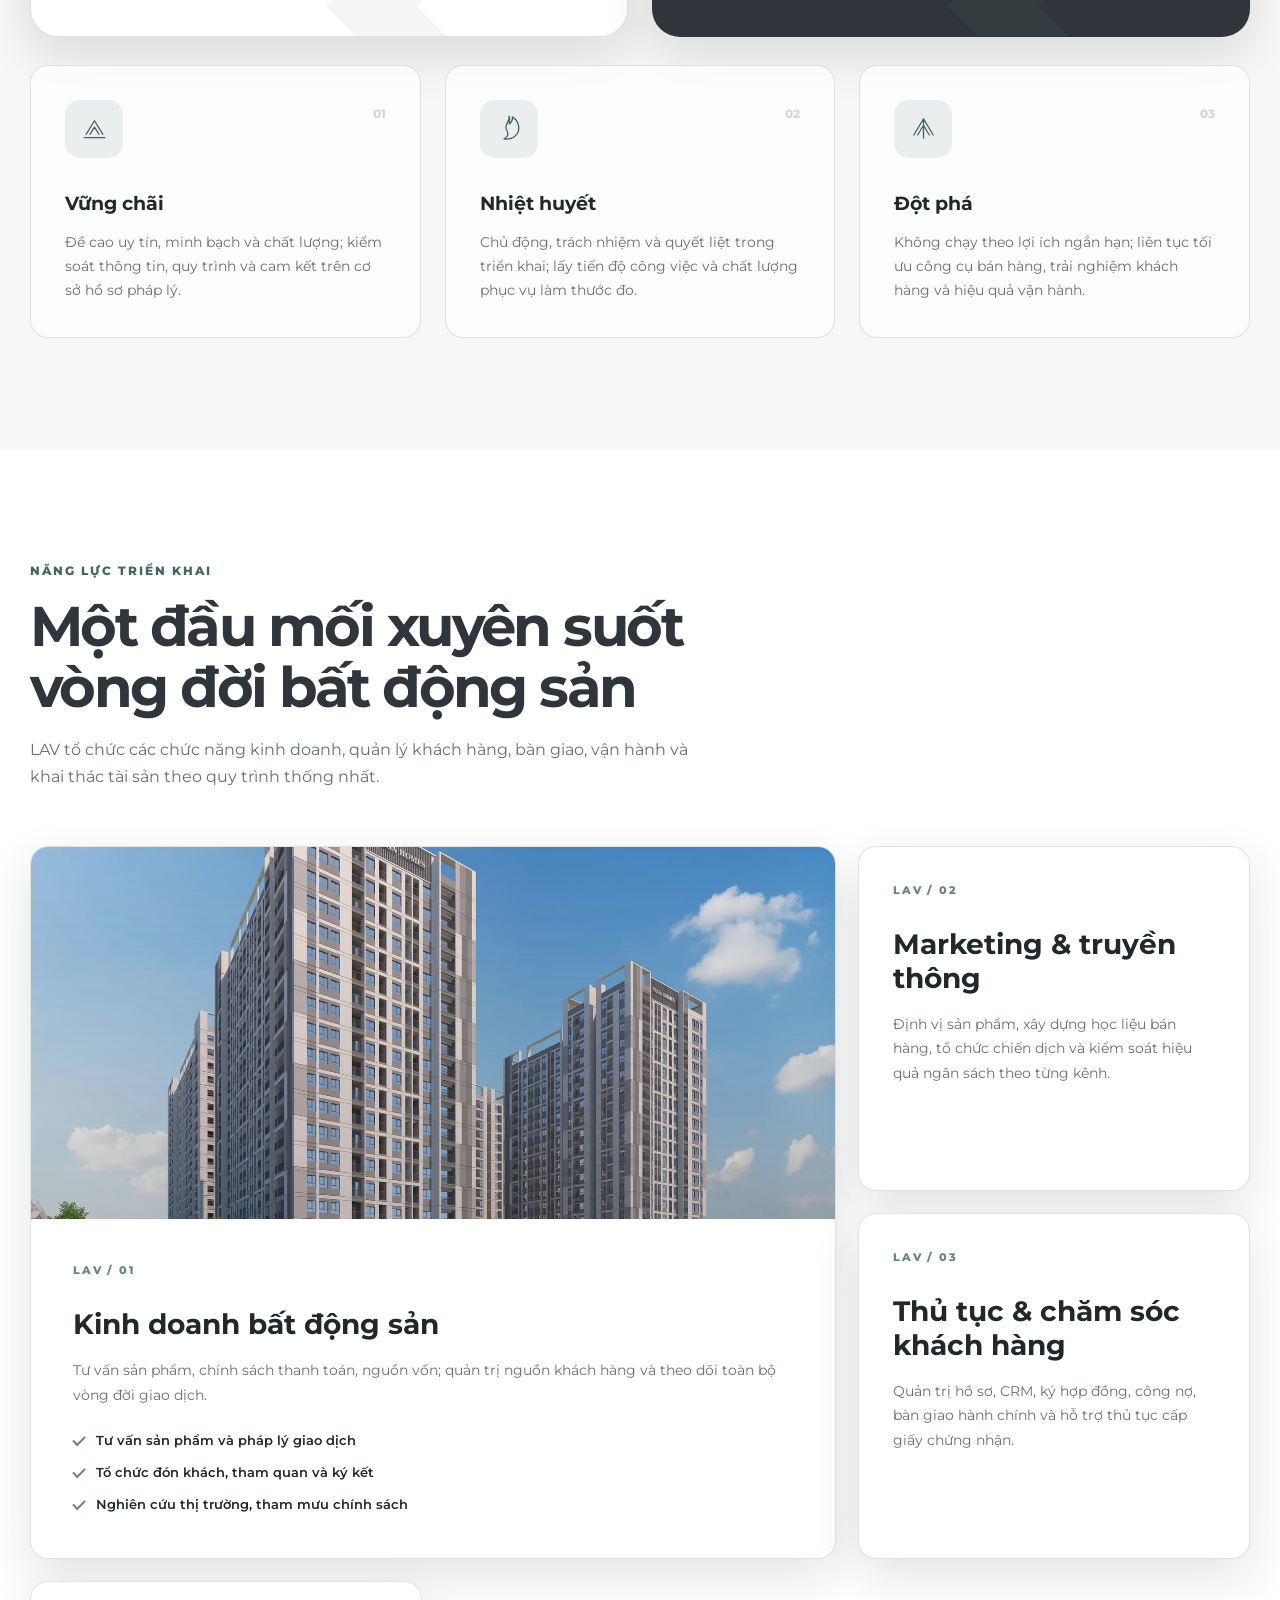
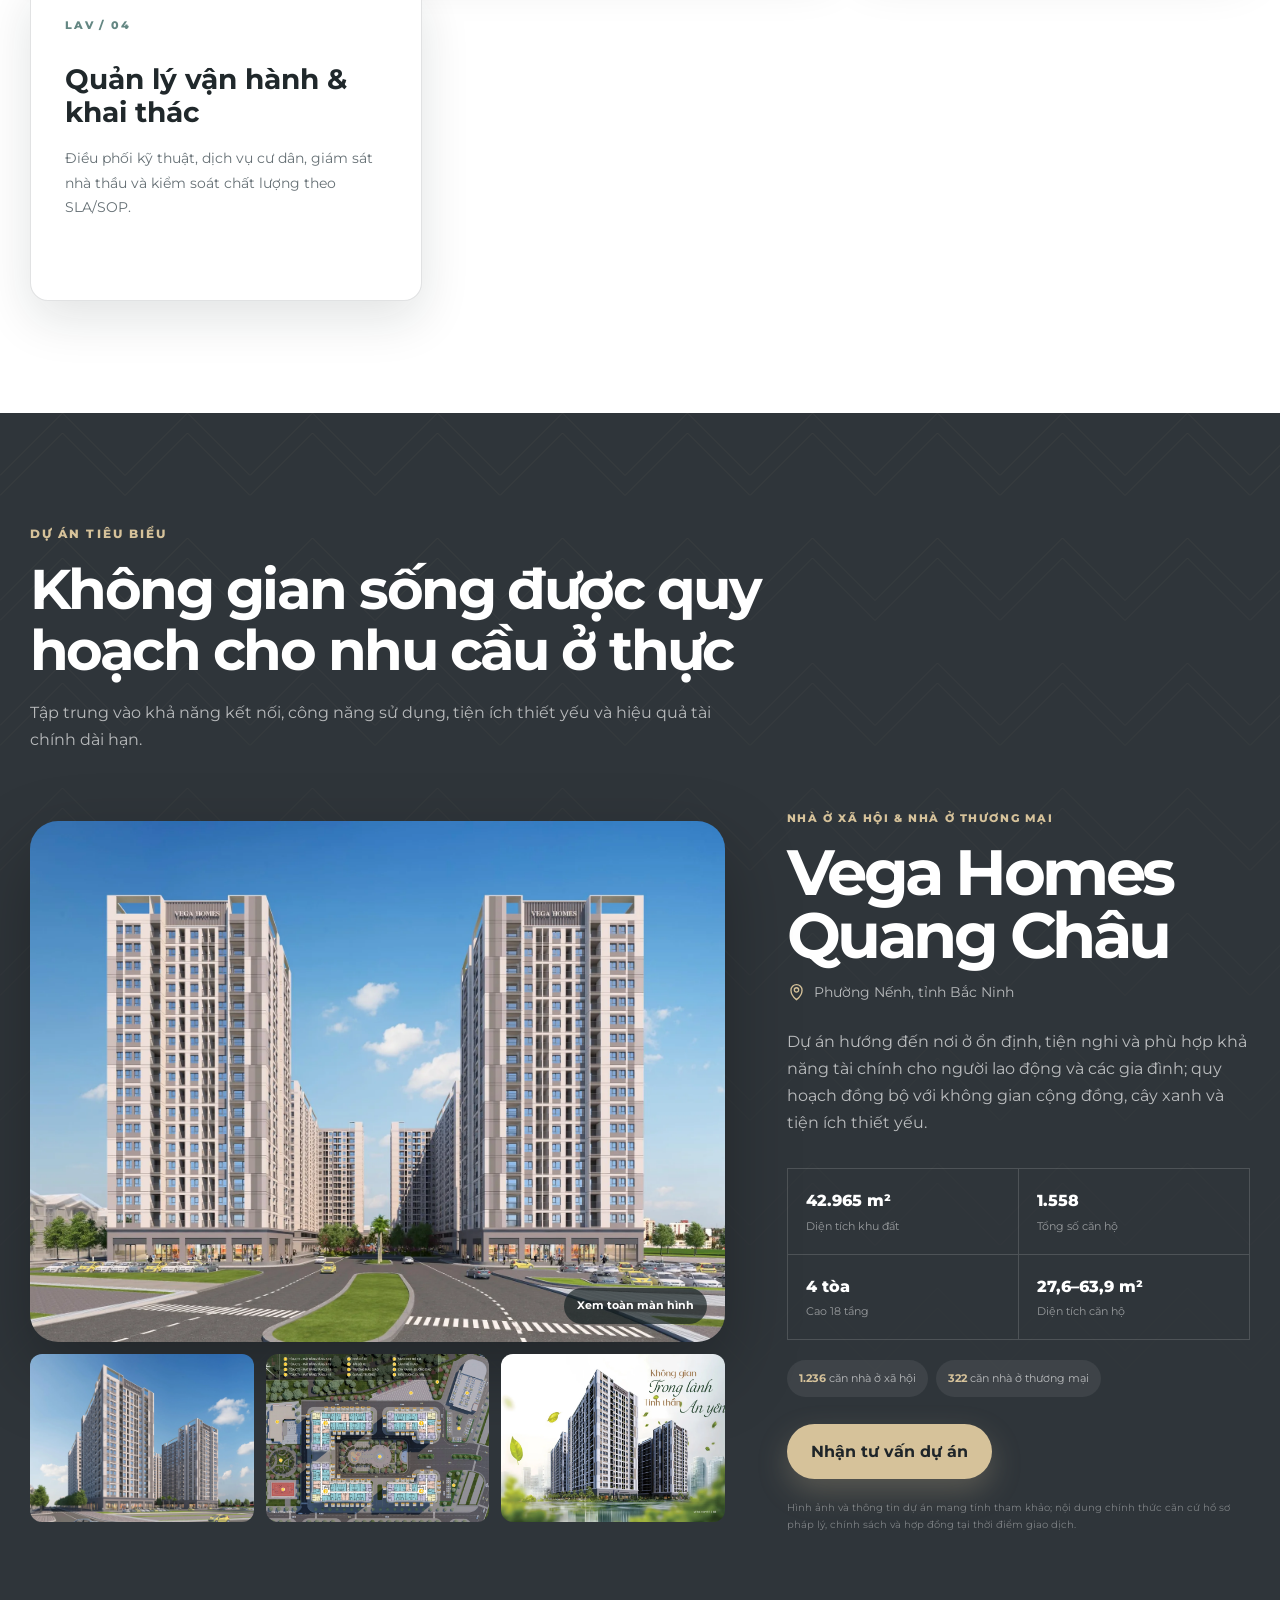
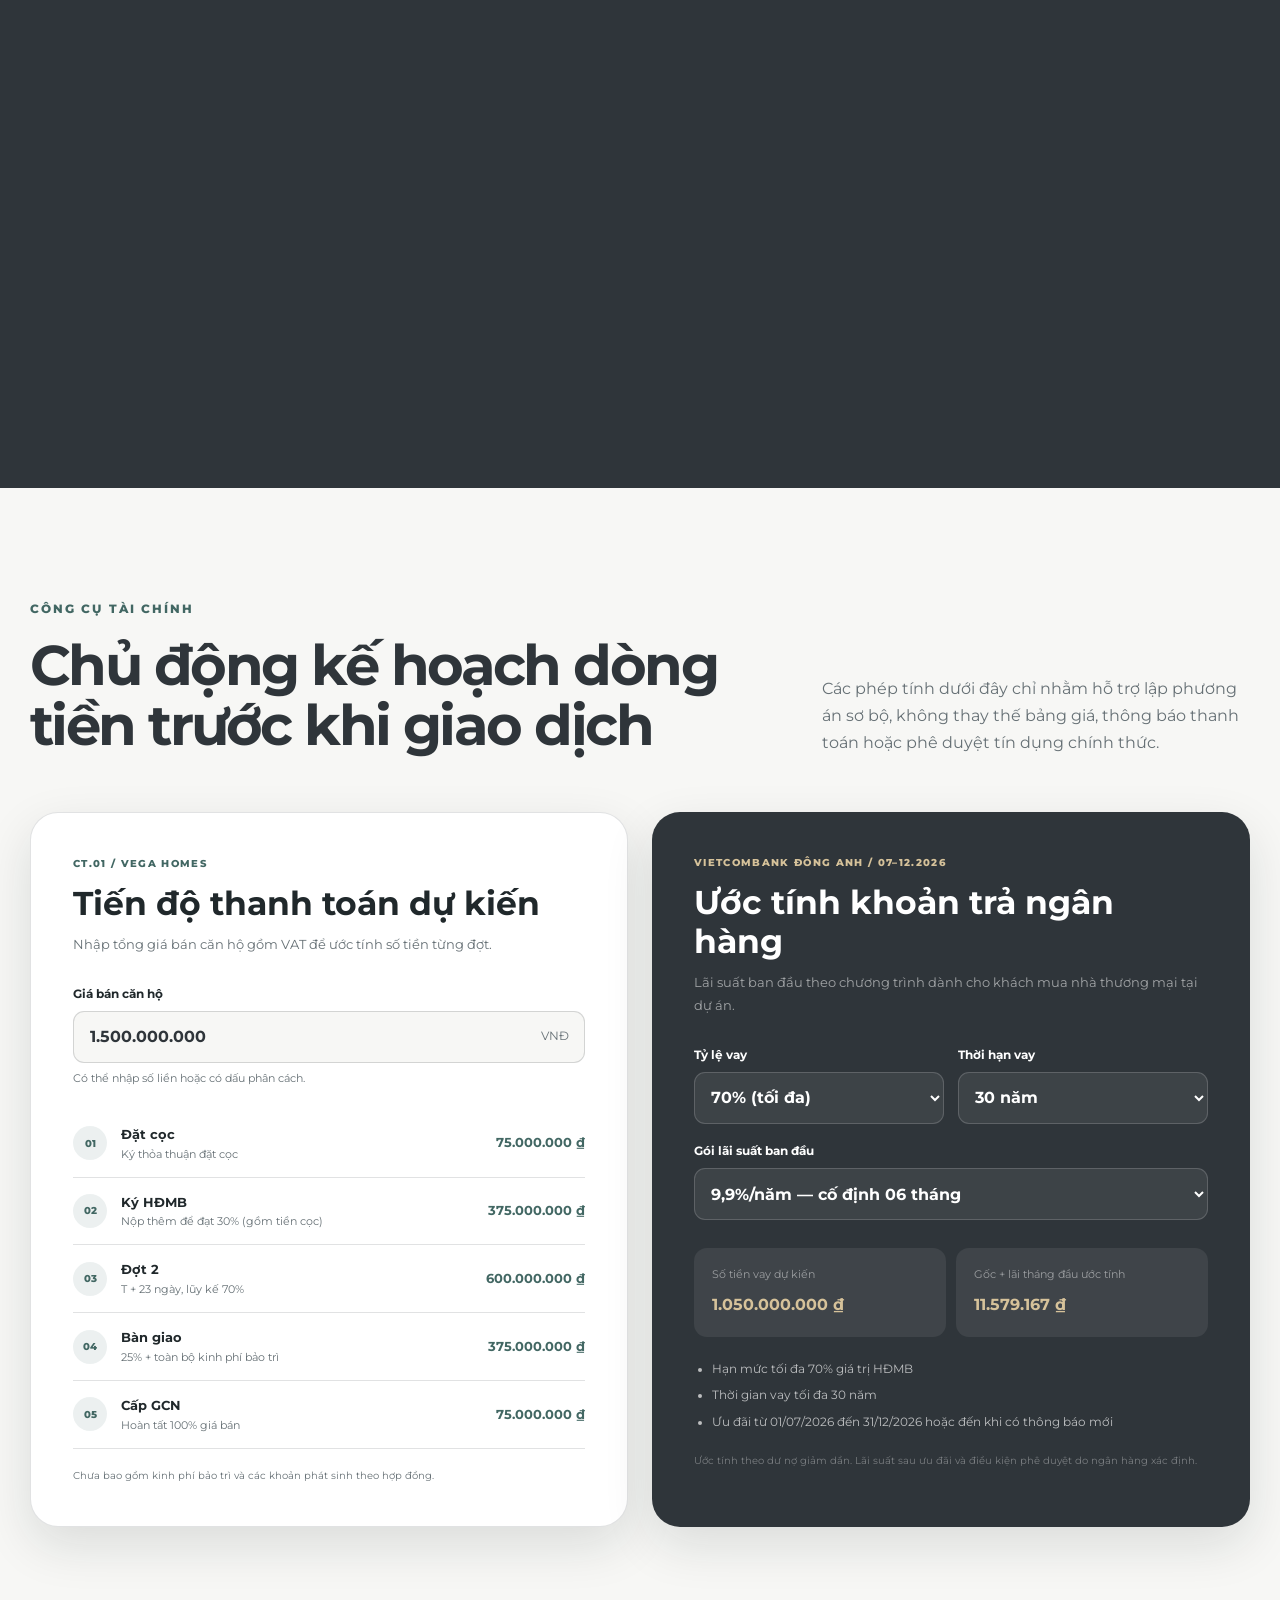
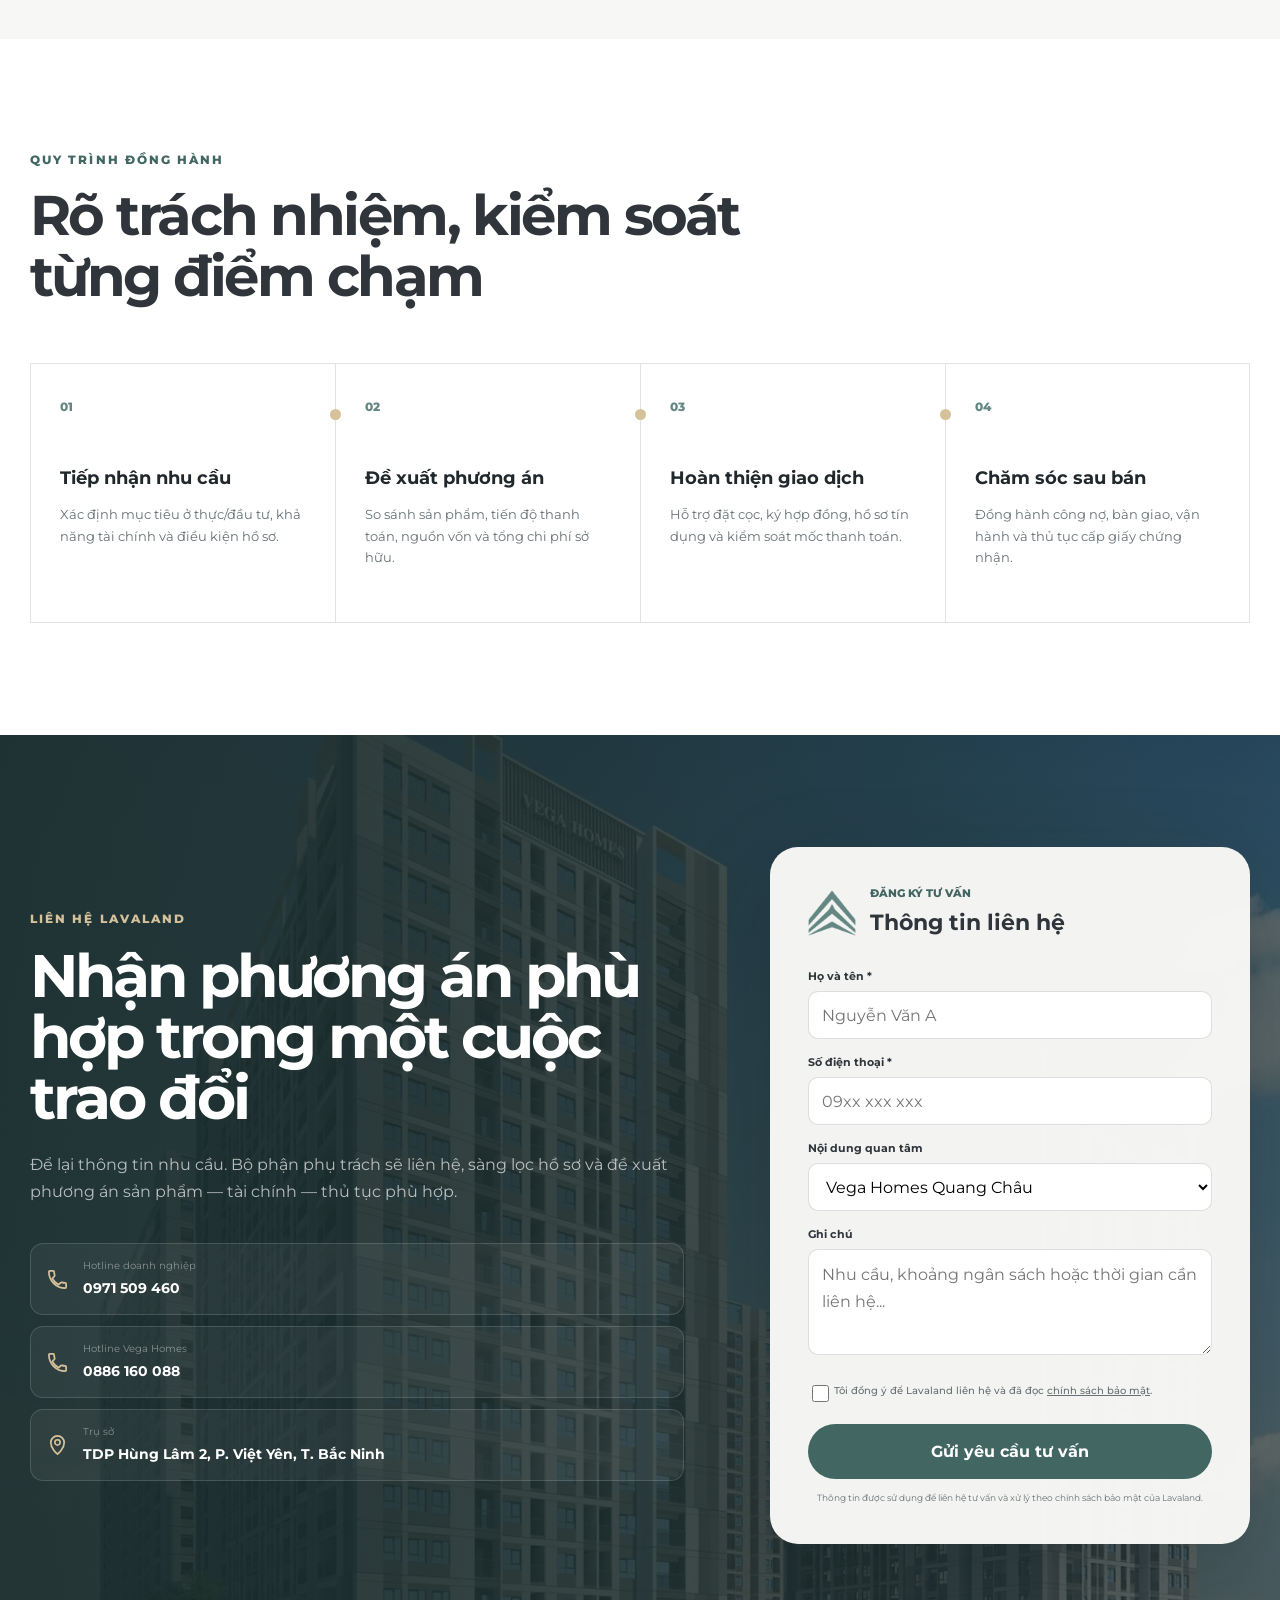
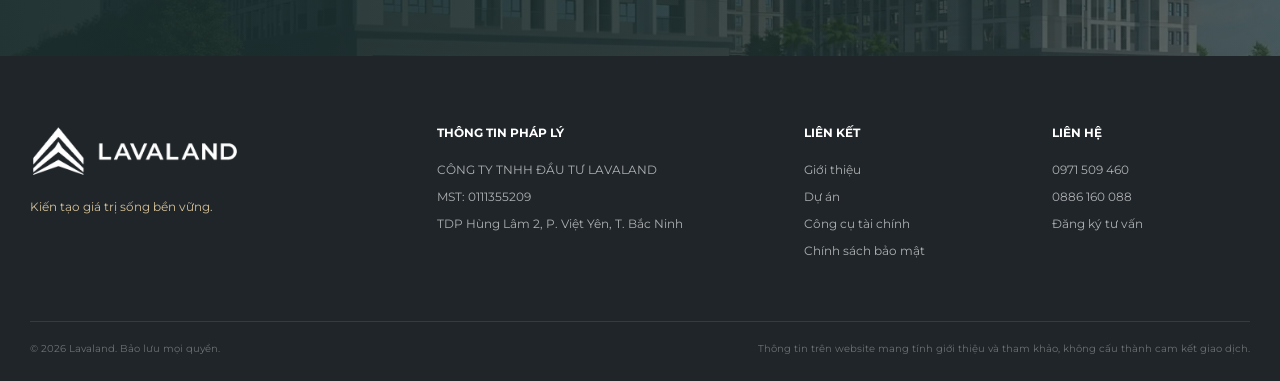
==== commit 5fac0969: "Update index.html" ====
--- a/index.html
+++ b/index.html
@@ -47,7 +47,7 @@
       <h1 id="hero-title">Kiến tạo giá trị sống <span>bền vững</span></h1>
       <p class="hero-lead">LAV đồng hành từ chiến lược kinh doanh, thủ tục giao dịch đến quản lý vận hành và chăm sóc khách hàng sau bán hàng — trên nền tảng uy tín, minh bạch và hiệu quả.</p>
       <div class="hero-actions"><a class="button button--gold" href="#du-an">Khám phá dự án</a><a class="button button--ghost" href="#lien-he">Đăng ký tư vấn</a></div>
-      <dl class="hero-stats"><div><dt>20 tỷ</dt><dd>Vốn điều lệ</dd></div><div><dt>0111355209</dt><dd>Mã số doanh nghiệp</dd></div><div><dt>Bắc Ninh</dt><dd>Trụ sở hoạt động</dd></div></dl>
+      
     </div>
     <aside class="hero-project reveal reveal--delay">
       <div class="hero-project-label">Dự án nổi bật</div><div class="hero-project-content"><p class="hero-project-kicker">Vega Homes Quang Châu</p><h2>Vị trí trung tâm<br>kết nối đa điểm</h2><div class="hero-project-metrics"><span><strong>1.558</strong> căn hộ</span><span><strong>4</strong> tòa tháp</span><span><strong>18</strong> tầng</span></div><a href="#vega-homes" class="text-link">Xem tổng quan dự án <span>→</span></a></div>
